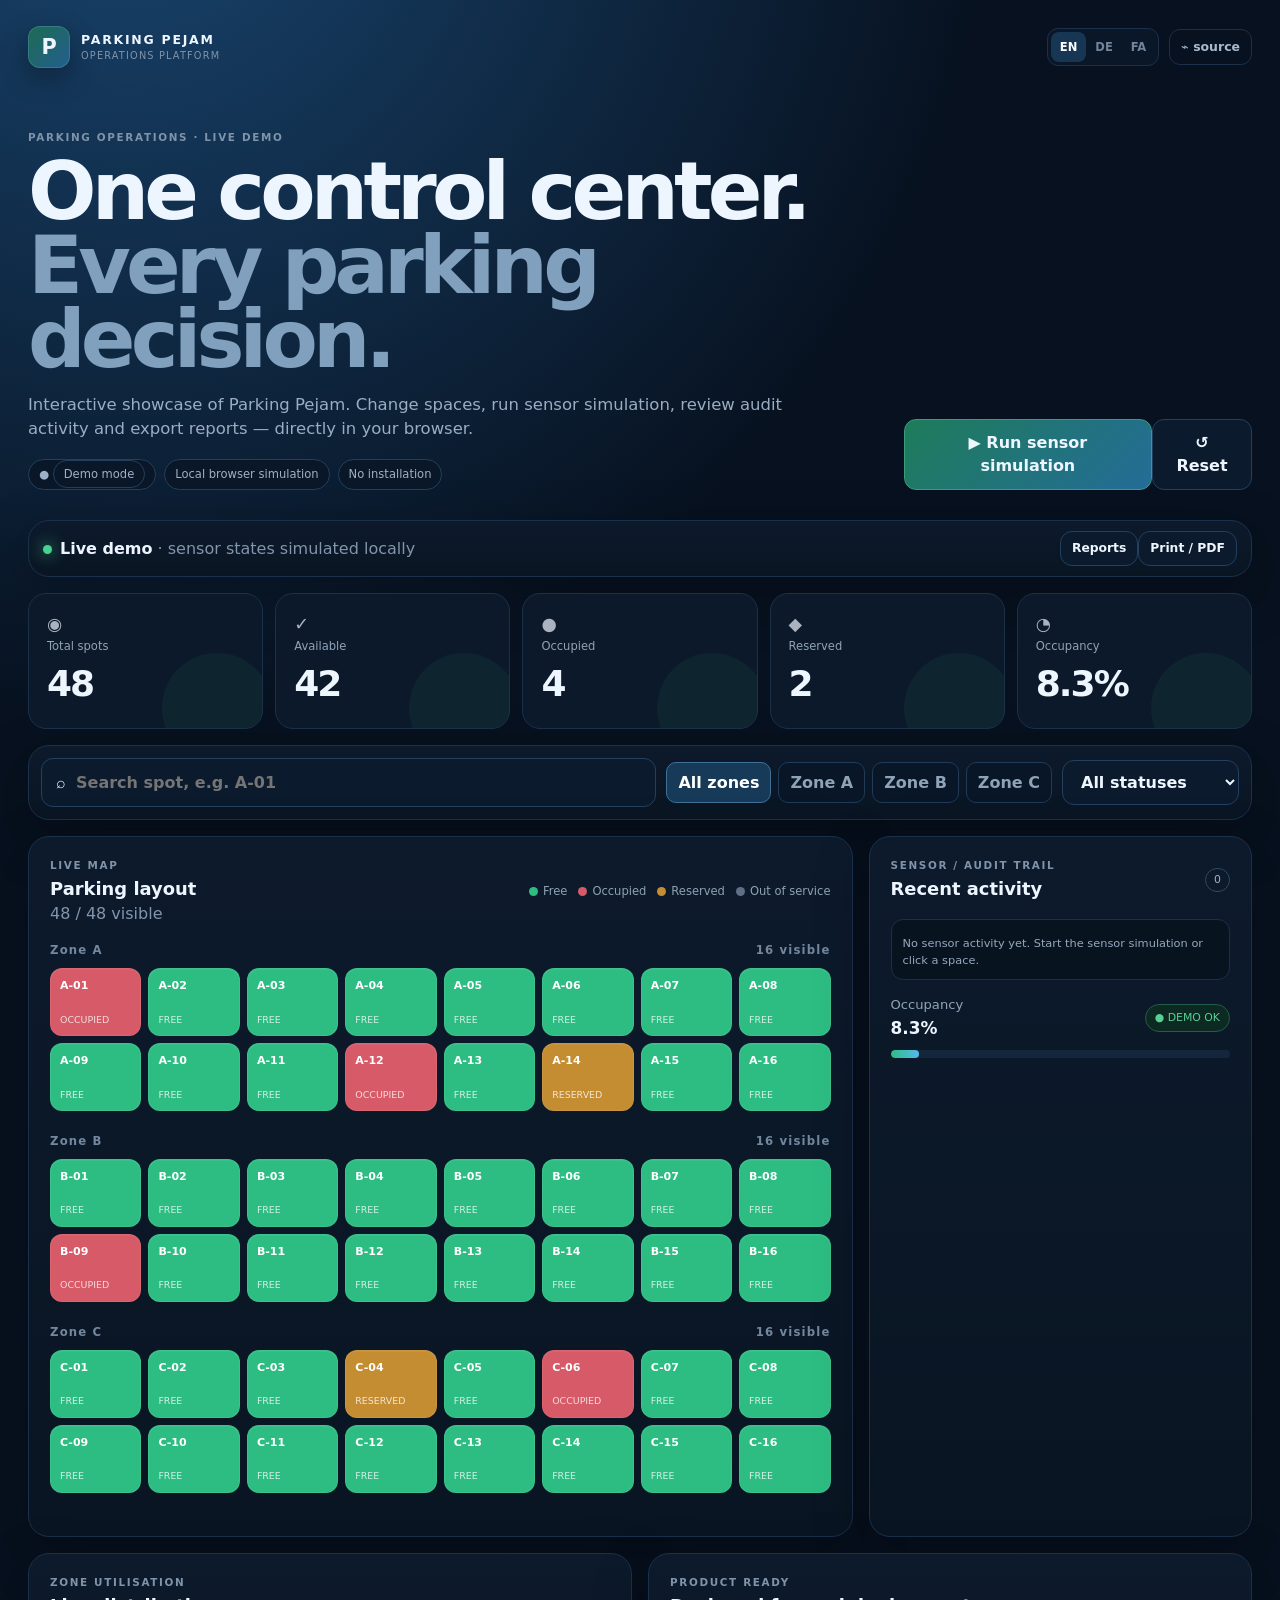
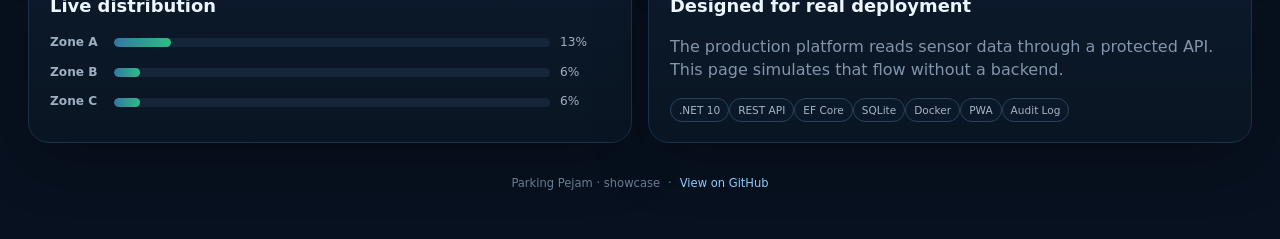
==== docs/index.html @ 64a8149d "Refresh vehicle intelligence demo module cache version" ====
<!doctype html>
<html lang="en" dir="ltr">
<head>
<meta charset="utf-8">
<meta name="viewport" content="width=device-width,initial-scale=1">
<meta name="theme-color" content="#08111f">
<meta name="description" content="Parking Pejam — interactive parking operations showcase">
<title>Parking Pejam · Operations</title>
<link rel="stylesheet" href="./app.css?v=5">
</head>
<body>
<div class="shell">
<header class="topbar">
  <div class="brand"><div class="brand-mark">P</div><div><div class="brand-name">PARKING PEJAM</div><div class="brand-sub" data-i18n="brandSub">OPERATIONS PLATFORM</div></div></div>
  <div class="top-actions"><div class="language-switcher" role="group" aria-label="Language"><button data-lang="en" class="lang active">EN</button><button data-lang="de" class="lang">DE</button><button data-lang="fa" class="lang">FA</button></div><a class="source-link" href="https://github.com/moli1369/parking-pejam" target="_blank" rel="noreferrer"><span>⌁</span> <span data-i18n="source">Source</span></a></div>
</header>
<section class="hero">
  <div class="hero-copy-block"><div class="eyebrow" data-i18n="eyebrow">PARKING OPERATIONS · LIVE DEMO</div><h1 data-i18n="heroTitle">One control center.<br><span>Every parking decision.</span></h1><p class="hero-copy" data-i18n="heroCopy">A polished browser demo of the Parking Pejam platform. Click spaces, run a live simulation, inspect the audit trail and export reports — no installation required.</p><div class="hero-badges"><span>● <span data-i18n="demoMode">Demo mode</span></span><span data-i18n="localOnly">Local browser state</span><span data-i18n="noInstall">No installation</span></div></div>
  <div class="hero-actions"><button id="simulateBtn" class="primary"><span>▶</span> <span data-i18n="runSimulation">Run live simulation</span></button><button id="resetBtn" class="ghost"><span>↺</span> <span data-i18n="reset">Reset</span></button></div>
</section>
<section class="live-strip panel"><div><span class="live-dot"></span><strong data-i18n="liveDemo">Live demo</strong><span class="muted"> · <span data-i18n="simulatedInBrowser">simulated in your browser</span></span></div><div class="strip-actions"><button id="reportBtn" class="ghost small" data-i18n="reports">Reports</button><button id="printBtn" class="ghost small" data-i18n="printPdf">Print / PDF</button></div></section>
<section class="metrics" id="metrics"></section>
<section class="toolbar panel">
  <label class="search-wrap"><span>⌕</span><input id="search" data-i18n-placeholder="searchPlaceholder" placeholder="Search spot, e.g. A-01" autocomplete="off"></label>
  <div id="zoneTabs" class="tabs"></div>
  <select id="statusFilter" aria-label="Status"><option value="all" data-i18n="allStatuses">All statuses</option><option value="Free" data-i18n="free">Free</option><option value="Occupied" data-i18n="occupiedStatus">Occupied</option><option value="Reserved" data-i18n="reservedStatus">Reserved</option><option value="OutOfService" data-i18n="outOfService">Out of service</option></select>
</section>
<main class="main-grid">
<section class="panel map-panel"><div class="panel-head"><div><div class="eyebrow" data-i18n="liveMap">LIVE MAP</div><h2 data-i18n="parkingLayout">Parking layout</h2><div class="muted" id="visibleSummary"></div></div><div class="legend"><span><i class="dot free"></i><span data-i18n="free">Free</span></span><span><i class="dot occupied"></i><span data-i18n="occupiedStatus">Occupied</span></span><span><i class="dot reserved"></i><span data-i18n="reservedStatus">Reserved</span></span><span><i class="dot out"></i><span data-i18n="outOfService">Out of service</span></span></div></div><div id="zones"></div></section>
<aside class="panel side-panel"><div class="panel-head"><div><div class="eyebrow" data-i18n="auditTrail">AUDIT TRAIL</div><h2 data-i18n="recentActivity">Recent activity</h2></div><span class="count-badge" id="eventCount">0</span></div><div id="events" class="events"></div><div class="side-footer"><div><span data-i18n="occupancy">Occupancy</span><strong id="occupancyText">0%</strong></div><span id="healthText" class="health-pill">● OK</span></div><div class="progress"><span id="occupancyBar"></span></div></aside>
</main>
<section class="bottom-grid"><div class="panel mini-panel"><div class="eyebrow" data-i18n="zoneUtilisation">ZONE UTILISATION</div><h3 data-i18n="liveDistribution">Live distribution</h3><div id="zoneBars" class="bars"></div></div><div class="panel mini-panel product-panel"><div class="eyebrow" data-i18n="productReady">PRODUCT READY</div><h3 data-i18n="builtForDeployment">Designed for real deployment</h3><p class="muted" data-i18n="productCopy">The production platform combines ASP.NET Core, EF Core, SQLite, Docker, API endpoints, audit logging and a responsive PWA-ready interface.</p><div class="chips"><span>.NET 10</span><span>REST API</span><span>EF Core</span><span>SQLite</span><span>Docker</span><span>PWA</span><span>Audit Log</span></div></div></section>
<dialog id="reportDialog"><div class="dialog-card"><div class="eyebrow" data-i18n="reportCenter">REPORT CENTER</div><h2 data-i18n="exportAnalysis">Export & analysis</h2><p class="muted" data-i18n="reportCopy">Download the current demo state for Excel/analysis or generate a print-ready PDF report.</p><div class="report-grid"><button id="exportSpots" class="report-btn"><strong>CSV</strong><span data-i18n="spotsReport">Parking spots</span></button><button id="exportEvents" class="report-btn"><strong>CSV</strong><span data-i18n="eventsReport">Audit events</span></button><button id="exportJson" class="report-btn"><strong>JSON</strong><span data-i18n="snapshotReport">Full snapshot</span></button><button id="printFromDialog" class="report-btn"><strong>PDF</strong><span data-i18n="printableReport">Printable report</span></button></div><button id="closeReport" class="ghost full" data-i18n="close">Close</button></div></dialog>

<dialog id="vehicleDialog">
  <div class="vehicle-modal">
    <div class="vehicle-modal-top">
      <div><div class="eyebrow">PARKING INTELLIGENCE</div><h2 id="vehicleTitle">A-01</h2><div id="vehicleSubtitle" class="vehicle-subtitle">Vehicle & occupancy details</div></div>
      <button id="closeVehicle" class="modal-close" aria-label="Close">×</button>
    </div>
    <div class="vehicle-hero">
      <div class="vehicle-avatar">🚗</div>
      <div class="vehicle-hero-main"><div id="vehicleStatus" class="vehicle-status">● Occupied</div><div id="vehicleModel" class="vehicle-model">Mercedes-Benz C-Class</div><div id="vehiclePlate" class="vehicle-plate">N-PE 2026</div></div>
      <div class="vehicle-live"><span class="live-dot"></span><span id="vehicleSensor">Sensor online</span></div>
    </div>
    <div class="vehicle-grid">
      <div class="detail-card"><span>OWNER / DRIVER</span><strong id="vehicleDriver">—</strong><small id="vehicleOperator">Checked in by —</small></div>
      <div class="detail-card"><span>ENTRY TIME</span><strong id="vehicleEntry">—</strong><small id="vehicleDuration">Duration —</small></div>
      <div class="detail-card"><span>VIN / CHASSIS</span><strong id="vehicleVin">—</strong><small>17-character vehicle identifier</small></div>
      <div class="detail-card"><span>CONDITION</span><strong id="vehicleCondition">—</strong><small id="vehicleConditionNote">Vehicle condition</small></div>
    </div>
    <div class="vehicle-section"><div class="vehicle-section-title">VEHICLE PROFILE</div><div class="profile-grid"><div><span>Make</span><strong id="vehicleMake">—</strong></div><div><span>Model</span><strong id="vehicleModel2">—</strong></div><div><span>Year</span><strong id="vehicleYear">—</strong></div><div><span>Color</span><strong id="vehicleColor">—</strong></div><div><span>License plate</span><strong id="vehiclePlate2">—</strong></div><div><span>Parking zone</span><strong id="vehicleZone">—</strong></div></div></div>
    <div class="vehicle-section"><div class="vehicle-section-title">SENSOR TELEMETRY</div><div class="telemetry"><div><span>Sensor ID</span><strong id="vehicleSensorId">—</strong></div><div><span>Last reading</span><strong id="vehicleReading">—</strong></div><div><span>Battery</span><strong id="vehicleBattery">—</strong></div></div></div>
    <div class="vehicle-footer"><span>Demo data — production version reads these fields from the sensor/API layer.</span><button id="closeVehicle2" class="ghost">Close</button></div>
  </div>
</dialog>
<footer><span>Parking Pejam · <span data-i18n="showcase">Product showcase</span></span><span>·</span><a href="https://github.com/moli1369/parking-pejam" target="_blank" rel="noreferrer" data-i18n="viewGithub">View on GitHub</a></span></footer>
</div>
<script src="./app.js?v=4"></script>
<script src="./vehicle-details.js?v=2"></script>
</body>
</html>
---- docs/app.css ----
:root{font-family:Inter,ui-sans-serif,system-ui,-apple-system,BlinkMacSystemFont,"Segoe UI",sans-serif;color:#edf5ff;background:#07111f;font-synthesis:none;line-height:1.45;--bg:#07111f;--panel:#0b1728;--panel2:#0e1d31;--border:#1a304b;--muted:#8195ac;--text:#edf5ff;--accent:#2dbd83;--blue:#4e9fe8;--danger:#d65a67;--gold:#c58d32}*{box-sizing:border-box}html{scroll-behavior:smooth}body{margin:0;min-height:100vh;background:radial-gradient(circle at 10% -8%,#19456f 0,#07111f 38%),radial-gradient(circle at 95% 0,#123429 0,transparent 28%),var(--bg)}button,input,select{font:inherit}.shell{max-width:1480px;margin:auto;padding:26px 28px 48px}.topbar{display:flex;justify-content:space-between;align-items:center;gap:16px}.brand,.top-actions,.language-switcher,.hero-actions,.hero-badges,.live-strip,.strip-actions,.panel-head,.legend,.tabs,.side-footer,footer{display:flex;align-items:center}.brand{gap:11px}.brand-mark{width:42px;height:42px;border-radius:12px;display:grid;place-items:center;font-weight:1000;font-size:1.3rem;background:linear-gradient(135deg,#1d6b51,#235e90);border:1px solid #5bb28e55;box-shadow:0 10px 28px #0005}.brand-name{font-weight:950;letter-spacing:.14em;font-size:.78rem}.brand-sub{font-size:.61rem;letter-spacing:.12em;color:#7e93aa}.top-actions{gap:10px}.language-switcher{padding:3px;border:1px solid var(--border);border-radius:11px;background:#091728}.lang{border:0;background:transparent;color:#71849b;padding:7px 9px;border-radius:8px;font-weight:900;font-size:.72rem;cursor:pointer}.lang.active{background:#173654;color:#fff}.source-link{border:1px solid var(--border);border-radius:11px;padding:8px 11px;color:#a9bad0;text-decoration:none;font-weight:800;font-size:.78rem}.hero{display:flex;justify-content:space-between;align-items:flex-end;gap:28px;padding:62px 0 30px}.eyebrow{font-size:.65rem;letter-spacing:.16em;font-weight:950;color:#7f93aa}.hero h1{margin:9px 0 14px;font-size:clamp(3rem,6.3vw,5.7rem);line-height:.92;letter-spacing:-.06em;max-width:850px}.hero h1 span{color:#80a0bd}.hero-copy{max-width:760px;color:#9aadc2;font-size:1.03rem}.hero-badges{gap:8px;flex-wrap:wrap;margin-top:18px}.hero-badges span{border:1px solid #21405e;border-radius:999px;padding:6px 10px;background:#0a1728;color:#9eb0c5;font-size:.72rem}.primary,.ghost,select,.search-wrap{border:1px solid #23415f;border-radius:12px;background:#0b1a2c;color:#eef6ff;padding:11px 14px;font-weight:850}.primary{cursor:pointer;background:linear-gradient(135deg,#1e7c5a,#246c98);border-color:#3b9b7b}.ghost{cursor:pointer}.primary:hover,.ghost:hover{transform:translateY(-1px);filter:brightness(1.08)}.small{padding:8px 11px;font-size:.77rem}.panel{background:linear-gradient(180deg,#0d1a2c,#091522);border:1px solid var(--border);border-radius:21px;box-shadow:0 18px 55px #0004}.live-strip{justify-content:space-between;gap:12px;padding:10px 14px;margin-bottom:16px}.live-dot{display:inline-block;width:9px;height:9px;border-radius:50%;background:#46d28f;box-shadow:0 0 16px #46d28f;margin-right:8px}.muted{color:var(--muted)}.metrics{display:grid;grid-template-columns:repeat(5,1fr);gap:12px;margin-bottom:16px}.metric{position:relative;padding:18px;border-radius:18px;background:#0c192a;border:1px solid #1b314a;overflow:hidden}.metric:after{content:"";position:absolute;inset:auto -10px -35px auto;width:110px;height:110px;border-radius:50%;background:#2dbd8312}.metric-label{font-size:.72rem;color:#8fa3b9}.metric-value{font-size:2.25rem;font-weight:1000;letter-spacing:-.055em;margin-top:3px}.metric-icon{font-size:1.1rem;opacity:.7}.toolbar{display:flex;gap:10px;align-items:center;flex-wrap:wrap;padding:12px;margin-bottom:16px}.search-wrap{display:flex;align-items:center;gap:8px;flex:1;min-width:230px}.search-wrap input{width:100%;border:0;outline:0;background:transparent;color:#eef6ff}.tabs{gap:7px;flex-wrap:wrap}.tab{border:1px solid #203b57;border-radius:10px;padding:8px 11px;background:#091627;color:#8ea2b8;font-weight:850;cursor:pointer}.tab.active{background:#173a58;color:#fff;border-color:#3f7198}.main-grid{display:grid;grid-template-columns:minmax(0,1.72fr) minmax(320px,.8fr);gap:16px}.map-panel,.side-panel,.mini-panel{padding:21px}.panel-head{justify-content:space-between;gap:12px;margin-bottom:17px}.panel-head h2,.mini-panel h3{margin:3px 0 0;font-size:1.12rem}.legend{gap:11px;flex-wrap:wrap;color:#8fa1b5;font-size:.72rem}.legend span{display:flex;align-items:center;gap:5px}.dot{width:9px;height:9px;border-radius:50%}.free{background:var(--accent)}.occupied{background:var(--danger)}.reserved{background:var(--gold)}.out{background:#5f7086}.zone{margin-bottom:22px}.zone-title{display:flex;justify-content:space-between;gap:12px;font-size:.73rem;letter-spacing:.1em;font-weight:950;color:#73879e;margin-bottom:9px}.spot-grid{display:grid;grid-template-columns:repeat(8,minmax(56px,1fr));gap:7px}.spot{min-height:68px;border:1px solid #ffffff12;border-radius:12px;color:#fff;padding:9px;display:flex;flex-direction:column;justify-content:space-between;align-items:flex-start;cursor:pointer;box-shadow:inset 0 1px #ffffff0d;transition:.14s}.spot:hover{transform:translateY(-3px);filter:brightness(1.12);border-color:#ffffff55}.spot-id{font-size:.69rem;font-weight:950}.spot-status{font-size:.59rem;opacity:.78;text-transform:uppercase}.events{display:flex;flex-direction:column;gap:8px;max-height:610px;overflow:auto}.event{padding:11px;border:1px solid #1a3048;border-radius:12px;background:#081320}.event-top{display:flex;justify-content:space-between;gap:10px}.event-id{font-weight:950;font-size:.79rem}.event-time{font-size:.66rem;color:#6d829b}.event-detail{font-size:.71rem;color:#96a8bd;margin-top:4px}.count-badge{border:1px solid #2b4967;border-radius:999px;padding:3px 8px;font-size:.68rem;color:#9db1c7}.side-footer{justify-content:space-between;margin-top:15px;font-size:.82rem;color:#91a4b8}.side-footer strong{display:block;color:#eef6ff;font-size:1.06rem;margin-top:2px}.health-pill{border:1px solid #235c49;color:#57cf95;background:#0c2a21;border-radius:999px;padding:5px 9px;font-size:.68rem}.progress{height:8px;background:#14263b;border-radius:999px;overflow:hidden;margin-top:9px}.progress span{display:block;height:100%;background:linear-gradient(90deg,#2dbd83,#55b8ef);border-radius:inherit;transition:width .25s}.bottom-grid{display:grid;grid-template-columns:1fr 1fr;gap:16px;margin-top:16px}.bars{display:grid;gap:12px;margin-top:15px}.bar-row{display:grid;grid-template-columns:54px 1fr 50px;gap:10px;align-items:center;font-size:.76rem;color:#9cafc3}.bar-track{height:9px;border-radius:999px;background:#15263a;overflow:hidden}.bar-track span{display:block;height:100%;background:linear-gradient(90deg,#3277a4,#2dbd83);border-radius:inherit}.chips{gap:7px;flex-wrap:wrap;margin-top:14px}.chips span{font-size:.66rem;border:1px solid #29425c;border-radius:999px;padding:5px 8px;color:#a3b5c8;background:#0b1829}.dialog-card{width:min(92vw,620px);border:1px solid #29445f;background:#0b1727;color:#edf5ff;border-radius:20px;padding:24px;box-shadow:0 30px 80px #0008}.dialog-card h2{margin:5px 0}.dialog-card p{margin-top:5px}.report-grid{display:grid;grid-template-columns:1fr 1fr;gap:10px;margin:18px 0}.report-btn{border:1px solid #274661;background:#0d1e31;color:#edf5ff;border-radius:13px;padding:15px;text-align:left;cursor:pointer}.report-btn:hover{border-color:#4c83a9;transform:translateY(-1px)}.report-btn strong{display:block;font-size:.72rem;color:#7dc3ef;letter-spacing:.1em}.report-btn span{display:block;margin-top:4px;font-weight:900}.full{width:100%;text-align:center}dialog{border:0;padding:0;background:transparent}dialog::backdrop{background:#02060bcc;backdrop-filter:blur(6px)}footer{justify-content:center;gap:8px;color:#667c95;font-size:.72rem;margin-top:28px;padding-top:4px}a{color:#8bc9ff;text-decoration:none}a:hover{text-decoration:underline}[dir=rtl] body{text-align:right}[dir=rtl] .hero,[dir=rtl] .topbar,[dir=rtl] .live-strip{flex-direction:row-reverse}[dir=rtl] .hero-actions,[dir=rtl] .top-actions,[dir=rtl] .strip-actions{flex-direction:row-reverse}[dir=rtl] .search-wrap{flex-direction:row-reverse}[dir=rtl] .zone-title,[dir=rtl] .event-top,[dir=rtl] .panel-head{direction:rtl}[dir=rtl] .spot{align-items:flex-end}@media(max-width:1080px){.metrics{grid-template-columns:repeat(3,1fr)}.main-grid{grid-template-columns:1fr}}@media(max-width:680px){.shell{padding:18px 13px 36px}.hero{align-items:flex-start;flex-direction:column;padding-top:40px}.hero-actions{width:100%}.hero-actions button{flex:1}.metrics{grid-template-columns:repeat(2,1fr)}.spot-grid{grid-template-columns:repeat(4,1fr)}.live-strip{align-items:flex-start;flex-direction:column}.strip-actions{width:100%}.strip-actions button{flex:1}.toolbar{align-items:stretch}.tabs{order:3}.bottom-grid{grid-template-columns:1fr}.top-actions{flex-wrap:wrap}.report-grid{grid-template-columns:1fr}}
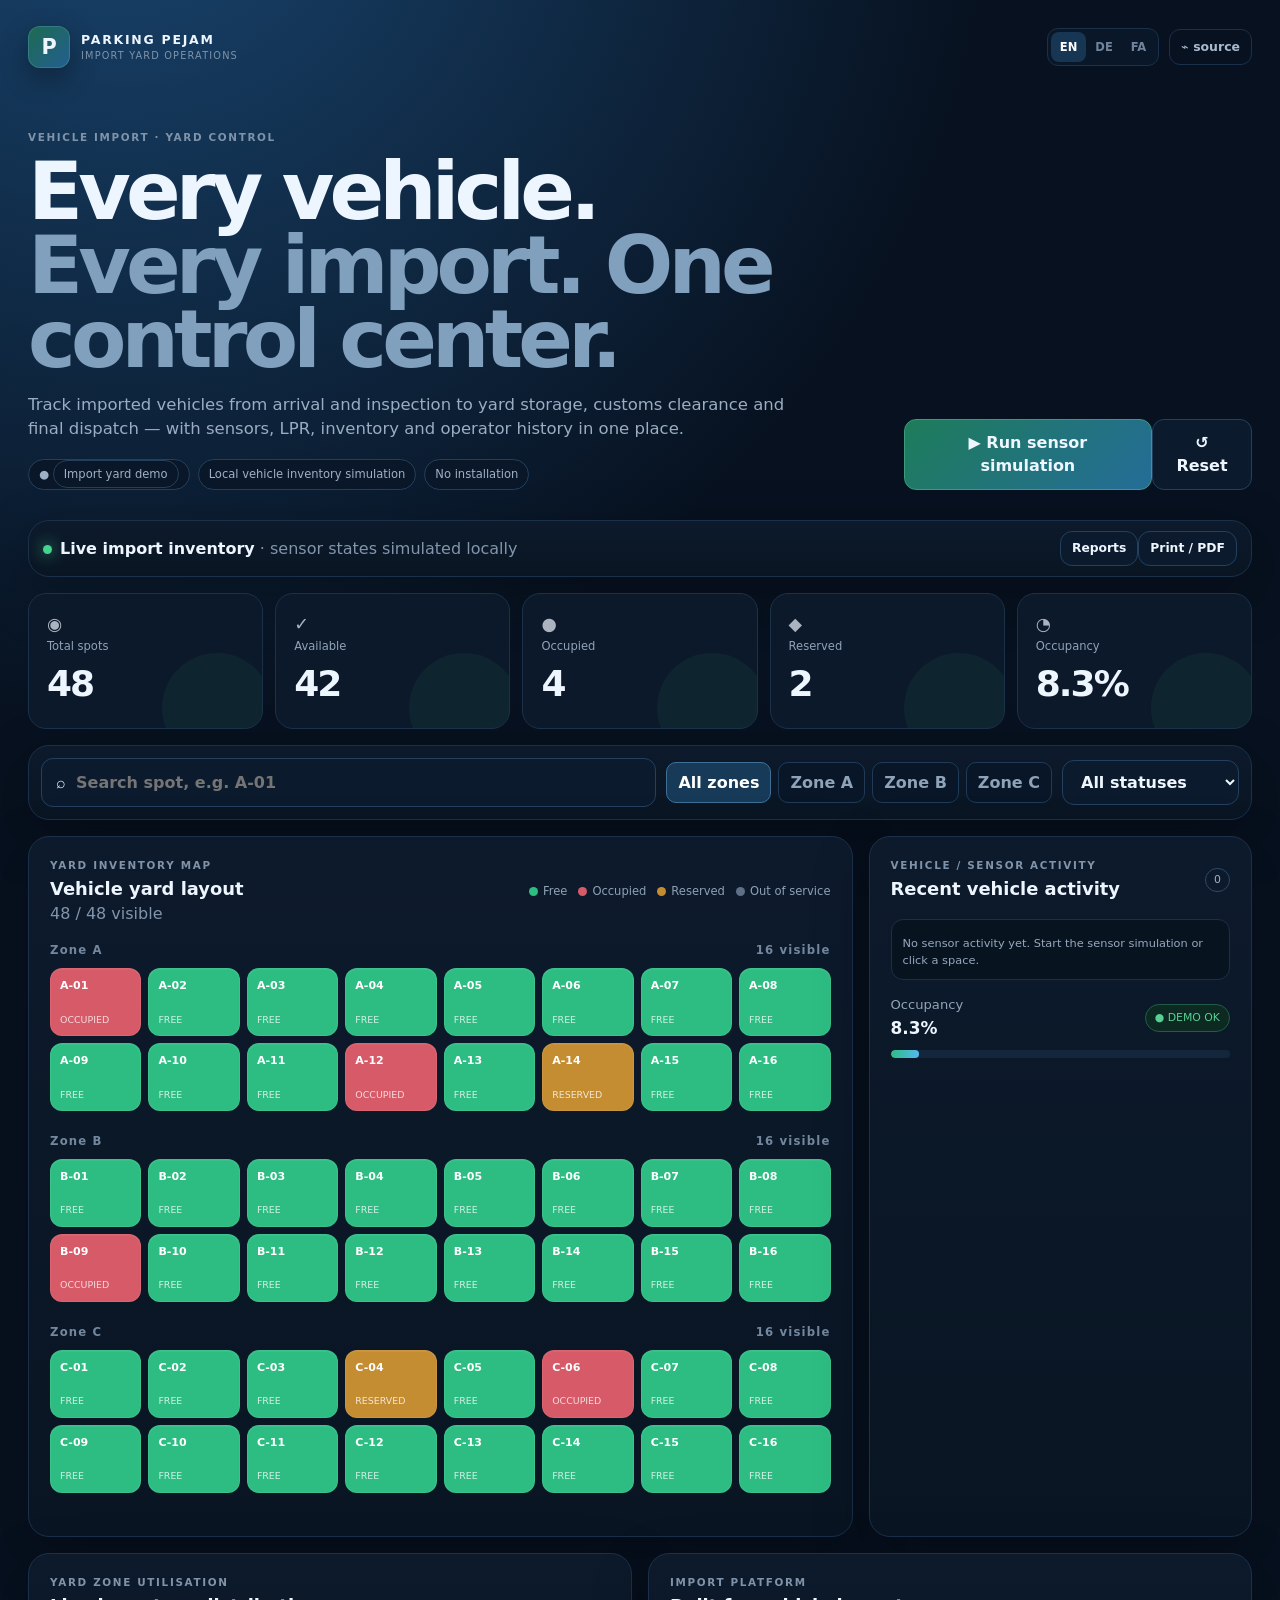
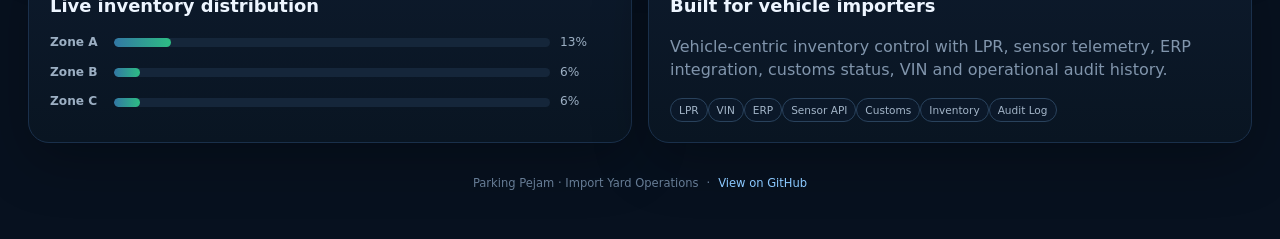
==== commit 89001802: "Refocus demo on imported vehicle yard operations" ====
--- a/docs/index.html
+++ b/docs/index.html
@@ -4,59 +4,59 @@
 <meta charset="utf-8">
 <meta name="viewport" content="width=device-width,initial-scale=1">
 <meta name="theme-color" content="#08111f">
-<meta name="description" content="Parking Pejam — interactive parking operations showcase">
-<title>Parking Pejam · Operations</title>
-<link rel="stylesheet" href="./app.css?v=5">
+<meta name="description" content="Parking Pejam — interactive vehicle import yard operations showcase">
+<title>Parking Pejam · Import Yard Operations</title>
+<link rel="stylesheet" href="./app.css?v=6">
 </head>
 <body>
 <div class="shell">
 <header class="topbar">
-  <div class="brand"><div class="brand-mark">P</div><div><div class="brand-name">PARKING PEJAM</div><div class="brand-sub" data-i18n="brandSub">OPERATIONS PLATFORM</div></div></div>
+  <div class="brand"><div class="brand-mark">P</div><div><div class="brand-name">PARKING PEJAM</div><div class="brand-sub" data-i18n="brandSub">IMPORT YARD OPERATIONS</div></div></div>
   <div class="top-actions"><div class="language-switcher" role="group" aria-label="Language"><button data-lang="en" class="lang active">EN</button><button data-lang="de" class="lang">DE</button><button data-lang="fa" class="lang">FA</button></div><a class="source-link" href="https://github.com/moli1369/parking-pejam" target="_blank" rel="noreferrer"><span>⌁</span> <span data-i18n="source">Source</span></a></div>
 </header>
 <section class="hero">
-  <div class="hero-copy-block"><div class="eyebrow" data-i18n="eyebrow">PARKING OPERATIONS · LIVE DEMO</div><h1 data-i18n="heroTitle">One control center.<br><span>Every parking decision.</span></h1><p class="hero-copy" data-i18n="heroCopy">A polished browser demo of the Parking Pejam platform. Click spaces, run a live simulation, inspect the audit trail and export reports — no installation required.</p><div class="hero-badges"><span>● <span data-i18n="demoMode">Demo mode</span></span><span data-i18n="localOnly">Local browser state</span><span data-i18n="noInstall">No installation</span></div></div>
-  <div class="hero-actions"><button id="simulateBtn" class="primary"><span>▶</span> <span data-i18n="runSimulation">Run live simulation</span></button><button id="resetBtn" class="ghost"><span>↺</span> <span data-i18n="reset">Reset</span></button></div>
+  <div class="hero-copy-block"><div class="eyebrow" data-i18n="eyebrow">VEHICLE IMPORT · YARD CONTROL</div><h1 data-i18n="heroTitle">Every vehicle.<br><span>Every import. One control center.</span></h1><p class="hero-copy" data-i18n="heroCopy">Track imported vehicles from arrival and inspection to yard storage, customs clearance and final dispatch — with sensors, LPR, inventory and operator history in one place.</p><div class="hero-badges"><span>● <span data-i18n="demoMode">Import yard demo</span></span><span data-i18n="localOnly">Local vehicle inventory simulation</span><span data-i18n="noInstall">No installation</span></div></div>
+  <div class="hero-actions"><button id="simulateBtn" class="primary"><span>▶</span> <span data-i18n="runSimulation">Run sensor simulation</span></button><button id="resetBtn" class="ghost"><span>↺</span> <span data-i18n="reset">Reset</span></button></div>
 </section>
-<section class="live-strip panel"><div><span class="live-dot"></span><strong data-i18n="liveDemo">Live demo</strong><span class="muted"> · <span data-i18n="simulatedInBrowser">simulated in your browser</span></span></div><div class="strip-actions"><button id="reportBtn" class="ghost small" data-i18n="reports">Reports</button><button id="printBtn" class="ghost small" data-i18n="printPdf">Print / PDF</button></div></section>
+<section class="live-strip panel"><div><span class="live-dot"></span><strong data-i18n="liveDemo">Live import inventory</strong><span class="muted"> · <span data-i18n="simulatedInBrowser">sensor states simulated locally</span></span></div><div class="strip-actions"><button id="reportBtn" class="ghost small" data-i18n="reports">Reports</button><button id="printBtn" class="ghost small" data-i18n="printPdf">Print / PDF</button></div></section>
 <section class="metrics" id="metrics"></section>
 <section class="toolbar panel">
-  <label class="search-wrap"><span>⌕</span><input id="search" data-i18n-placeholder="searchPlaceholder" placeholder="Search spot, e.g. A-01" autocomplete="off"></label>
+  <label class="search-wrap"><span>⌕</span><input id="search" data-i18n-placeholder="searchPlaceholder" placeholder="Search vehicle, VIN or yard slot" autocomplete="off"></label>
   <div id="zoneTabs" class="tabs"></div>
-  <select id="statusFilter" aria-label="Status"><option value="all" data-i18n="allStatuses">All statuses</option><option value="Free" data-i18n="free">Free</option><option value="Occupied" data-i18n="occupiedStatus">Occupied</option><option value="Reserved" data-i18n="reservedStatus">Reserved</option><option value="OutOfService" data-i18n="outOfService">Out of service</option></select>
+  <select id="statusFilter" aria-label="Status"><option value="all" data-i18n="allStatuses">All statuses</option><option value="Free" data-i18n="free">Available</option><option value="Occupied" data-i18n="occupiedStatus">Vehicle stored</option><option value="Reserved" data-i18n="reservedStatus">Reserved</option><option value="OutOfService" data-i18n="outOfService">Out of service</option></select>
 </section>
 <main class="main-grid">
-<section class="panel map-panel"><div class="panel-head"><div><div class="eyebrow" data-i18n="liveMap">LIVE MAP</div><h2 data-i18n="parkingLayout">Parking layout</h2><div class="muted" id="visibleSummary"></div></div><div class="legend"><span><i class="dot free"></i><span data-i18n="free">Free</span></span><span><i class="dot occupied"></i><span data-i18n="occupiedStatus">Occupied</span></span><span><i class="dot reserved"></i><span data-i18n="reservedStatus">Reserved</span></span><span><i class="dot out"></i><span data-i18n="outOfService">Out of service</span></span></div></div><div id="zones"></div></section>
-<aside class="panel side-panel"><div class="panel-head"><div><div class="eyebrow" data-i18n="auditTrail">AUDIT TRAIL</div><h2 data-i18n="recentActivity">Recent activity</h2></div><span class="count-badge" id="eventCount">0</span></div><div id="events" class="events"></div><div class="side-footer"><div><span data-i18n="occupancy">Occupancy</span><strong id="occupancyText">0%</strong></div><span id="healthText" class="health-pill">● OK</span></div><div class="progress"><span id="occupancyBar"></span></div></aside>
+<section class="panel map-panel"><div class="panel-head"><div><div class="eyebrow" data-i18n="liveMap">YARD INVENTORY MAP</div><h2 data-i18n="parkingLayout">Vehicle yard layout</h2><div class="muted" id="visibleSummary"></div></div><div class="legend"><span><i class="dot free"></i><span data-i18n="free">Available</span></span><span><i class="dot occupied"></i><span data-i18n="occupiedStatus">Vehicle stored</span></span><span><i class="dot reserved"></i><span data-i18n="reservedStatus">Reserved</span></span><span><i class="dot out"></i><span data-i18n="outOfService">Out of service</span></span></div></div><div id="zones"></div></section>
+<aside class="panel side-panel"><div class="panel-head"><div><div class="eyebrow" data-i18n="auditTrail">VEHICLE / SENSOR ACTIVITY</div><h2 data-i18n="recentActivity">Recent vehicle activity</h2></div><span class="count-badge" id="eventCount">0</span></div><div id="events" class="events"></div><div class="side-footer"><div><span data-i18n="occupancy">Occupancy</span><strong id="occupancyText">0%</strong></div><span id="healthText" class="health-pill">● OK</span></div><div class="progress"><span id="occupancyBar"></span></div></aside>
 </main>
-<section class="bottom-grid"><div class="panel mini-panel"><div class="eyebrow" data-i18n="zoneUtilisation">ZONE UTILISATION</div><h3 data-i18n="liveDistribution">Live distribution</h3><div id="zoneBars" class="bars"></div></div><div class="panel mini-panel product-panel"><div class="eyebrow" data-i18n="productReady">PRODUCT READY</div><h3 data-i18n="builtForDeployment">Designed for real deployment</h3><p class="muted" data-i18n="productCopy">The production platform combines ASP.NET Core, EF Core, SQLite, Docker, API endpoints, audit logging and a responsive PWA-ready interface.</p><div class="chips"><span>.NET 10</span><span>REST API</span><span>EF Core</span><span>SQLite</span><span>Docker</span><span>PWA</span><span>Audit Log</span></div></div></section>
-<dialog id="reportDialog"><div class="dialog-card"><div class="eyebrow" data-i18n="reportCenter">REPORT CENTER</div><h2 data-i18n="exportAnalysis">Export & analysis</h2><p class="muted" data-i18n="reportCopy">Download the current demo state for Excel/analysis or generate a print-ready PDF report.</p><div class="report-grid"><button id="exportSpots" class="report-btn"><strong>CSV</strong><span data-i18n="spotsReport">Parking spots</span></button><button id="exportEvents" class="report-btn"><strong>CSV</strong><span data-i18n="eventsReport">Audit events</span></button><button id="exportJson" class="report-btn"><strong>JSON</strong><span data-i18n="snapshotReport">Full snapshot</span></button><button id="printFromDialog" class="report-btn"><strong>PDF</strong><span data-i18n="printableReport">Printable report</span></button></div><button id="closeReport" class="ghost full" data-i18n="close">Close</button></div></dialog>
-
+<section class="bottom-grid"><div class="panel mini-panel"><div class="eyebrow" data-i18n="zoneUtilisation">YARD ZONE UTILISATION</div><h3 data-i18n="liveDistribution">Live inventory distribution</h3><div id="zoneBars" class="bars"></div></div><div class="panel mini-panel product-panel"><div class="eyebrow" data-i18n="productReady">IMPORT PLATFORM</div><h3 data-i18n="builtForDeployment">Built for vehicle importers</h3><p class="muted" data-i18n="productCopy">Vehicle-centric inventory control with LPR, sensor telemetry, ERP integration, customs status, VIN and operational audit history.</p><div class="chips"><span>LPR</span><span>VIN</span><span>ERP</span><span>Sensor API</span><span>Customs</span><span>Inventory</span><span>Audit Log</span></div></div></section>
+<dialog id="reportDialog"><div class="dialog-card"><div class="eyebrow" data-i18n="reportCenter">REPORT CENTER</div><h2 data-i18n="exportAnalysis">Export & analysis</h2><p class="muted" data-i18n="reportCopy">Download the current demo state for Excel/analysis or generate a print-ready PDF report.</p><div class="report-grid"><button id="exportSpots" class="report-btn"><strong>CSV</strong><span data-i18n="spotsReport">Vehicle inventory</span></button><button id="exportEvents" class="report-btn"><strong>CSV</strong><span data-i18n="eventsReport">Sensor / audit events</span></button><button id="exportJson" class="report-btn"><strong>JSON</strong><span data-i18n="snapshotReport">Full inventory snapshot</span></button><button id="printFromDialog" class="report-btn"><strong>PDF</strong><span data-i18n="printableReport">Printable report</span></button></div><button id="closeReport" class="ghost full" data-i18n="close">Close</button></div></dialog>
 <dialog id="vehicleDialog">
   <div class="vehicle-modal">
     <div class="vehicle-modal-top">
-      <div><div class="eyebrow">PARKING INTELLIGENCE</div><h2 id="vehicleTitle">A-01</h2><div id="vehicleSubtitle" class="vehicle-subtitle">Vehicle & occupancy details</div></div>
+      <div><div class="eyebrow">IMPORT YARD INTELLIGENCE</div><h2 id="vehicleTitle">A-01</h2><div id="vehicleSubtitle" class="vehicle-subtitle">Imported vehicle & inventory details</div></div>
       <button id="closeVehicle" class="modal-close" aria-label="Close">×</button>
     </div>
     <div class="vehicle-hero">
       <div class="vehicle-avatar">🚗</div>
-      <div class="vehicle-hero-main"><div id="vehicleStatus" class="vehicle-status">● Occupied</div><div id="vehicleModel" class="vehicle-model">Mercedes-Benz C-Class</div><div id="vehiclePlate" class="vehicle-plate">N-PE 2026</div></div>
+      <div class="vehicle-hero-main"><div id="vehicleStatus" class="vehicle-status">● Vehicle stored</div><div id="vehicleModel" class="vehicle-model">Mercedes-Benz C-Class</div><div id="vehiclePlate" class="vehicle-plate">N-PE 2026</div></div>
       <div class="vehicle-live"><span class="live-dot"></span><span id="vehicleSensor">Sensor online</span></div>
     </div>
     <div class="vehicle-grid">
-      <div class="detail-card"><span>OWNER / DRIVER</span><strong id="vehicleDriver">—</strong><small id="vehicleOperator">Checked in by —</small></div>
-      <div class="detail-card"><span>ENTRY TIME</span><strong id="vehicleEntry">—</strong><small id="vehicleDuration">Duration —</small></div>
-      <div class="detail-card"><span>VIN / CHASSIS</span><strong id="vehicleVin">—</strong><small>17-character vehicle identifier</small></div>
-      <div class="detail-card"><span>CONDITION</span><strong id="vehicleCondition">—</strong><small id="vehicleConditionNote">Vehicle condition</small></div>
+      <div class="detail-card"><span data-i18n="owner">OWNER / DRIVER</span><strong id="vehicleDriver">—</strong><small id="vehicleOperator">Received by —</small></div>
+      <div class="detail-card"><span data-i18n="entry">YARD RECEIVED</span><strong id="vehicleEntry">—</strong><small id="vehicleDuration">Duration —</small></div>
+      <div class="detail-card"><span data-i18n="vin">VIN / CHASSIS</span><strong id="vehicleVin">—</strong><small>17-character vehicle identifier</small></div>
+      <div class="detail-card"><span data-i18n="condition">CONDITION</span><strong id="vehicleCondition">—</strong><small id="vehicleConditionNote">Vehicle condition</small></div>
     </div>
-    <div class="vehicle-section"><div class="vehicle-section-title">VEHICLE PROFILE</div><div class="profile-grid"><div><span>Make</span><strong id="vehicleMake">—</strong></div><div><span>Model</span><strong id="vehicleModel2">—</strong></div><div><span>Year</span><strong id="vehicleYear">—</strong></div><div><span>Color</span><strong id="vehicleColor">—</strong></div><div><span>License plate</span><strong id="vehiclePlate2">—</strong></div><div><span>Parking zone</span><strong id="vehicleZone">—</strong></div></div></div>
-    <div class="vehicle-section"><div class="vehicle-section-title">SENSOR TELEMETRY</div><div class="telemetry"><div><span>Sensor ID</span><strong id="vehicleSensorId">—</strong></div><div><span>Last reading</span><strong id="vehicleReading">—</strong></div><div><span>Battery</span><strong id="vehicleBattery">—</strong></div></div></div>
-    <div class="vehicle-footer"><span>Demo data — production version reads these fields from the sensor/API layer.</span><button id="closeVehicle2" class="ghost">Close</button></div>
+    <div class="vehicle-section"><div class="vehicle-section-title" data-i18n="profile">VEHICLE PROFILE</div><div class="profile-grid"><div><span data-i18n="make">Make</span><strong id="vehicleMake">—</strong></div><div><span data-i18n="model">Model</span><strong id="vehicleModel2">—</strong></div><div><span data-i18n="year">Year</span><strong id="vehicleYear">—</strong></div><div><span data-i18n="color">Color</span><strong id="vehicleColor">—</strong></div><div><span data-i18n="plate">License plate</span><strong id="vehiclePlate2">—</strong></div><div><span data-i18n="zone">Yard location</span><strong id="vehicleZone">—</strong></div></div></div>
+    <div class="vehicle-section"><div class="vehicle-section-title" data-i18n="telemetry">SENSOR TELEMETRY</div><div class="telemetry"><div><span data-i18n="sensorId">Sensor ID</span><strong id="vehicleSensorId">—</strong></div><div><span data-i18n="reading">Last reading</span><strong id="vehicleReading">—</strong></div><div><span data-i18n="battery">Battery</span><strong id="vehicleBattery">—</strong></div></div></div>
+    <div class="vehicle-footer"><span>Demo inventory data</span><button id="closeVehicle2" class="ghost" data-i18n="close">Close</button></div>
   </div>
 </dialog>
-<footer><span>Parking Pejam · <span data-i18n="showcase">Product showcase</span></span><span>·</span><a href="https://github.com/moli1369/parking-pejam" target="_blank" rel="noreferrer" data-i18n="viewGithub">View on GitHub</a></span></footer>
+<footer><span>Parking Pejam · Import Yard Operations</span><span>·</span><a href="https://github.com/moli1369/parking-pejam" target="_blank" rel="noreferrer" data-i18n="viewGithub">View on GitHub</a></footer>
 </div>
 <script src="./app.js?v=4"></script>
-<script src="./vehicle-details.js?v=2"></script>
+<script src="./vehicle-details-v3.js?v=1"></script>
+<script src="./import-branding.js?v=1"></script>
 </body>
 </html>
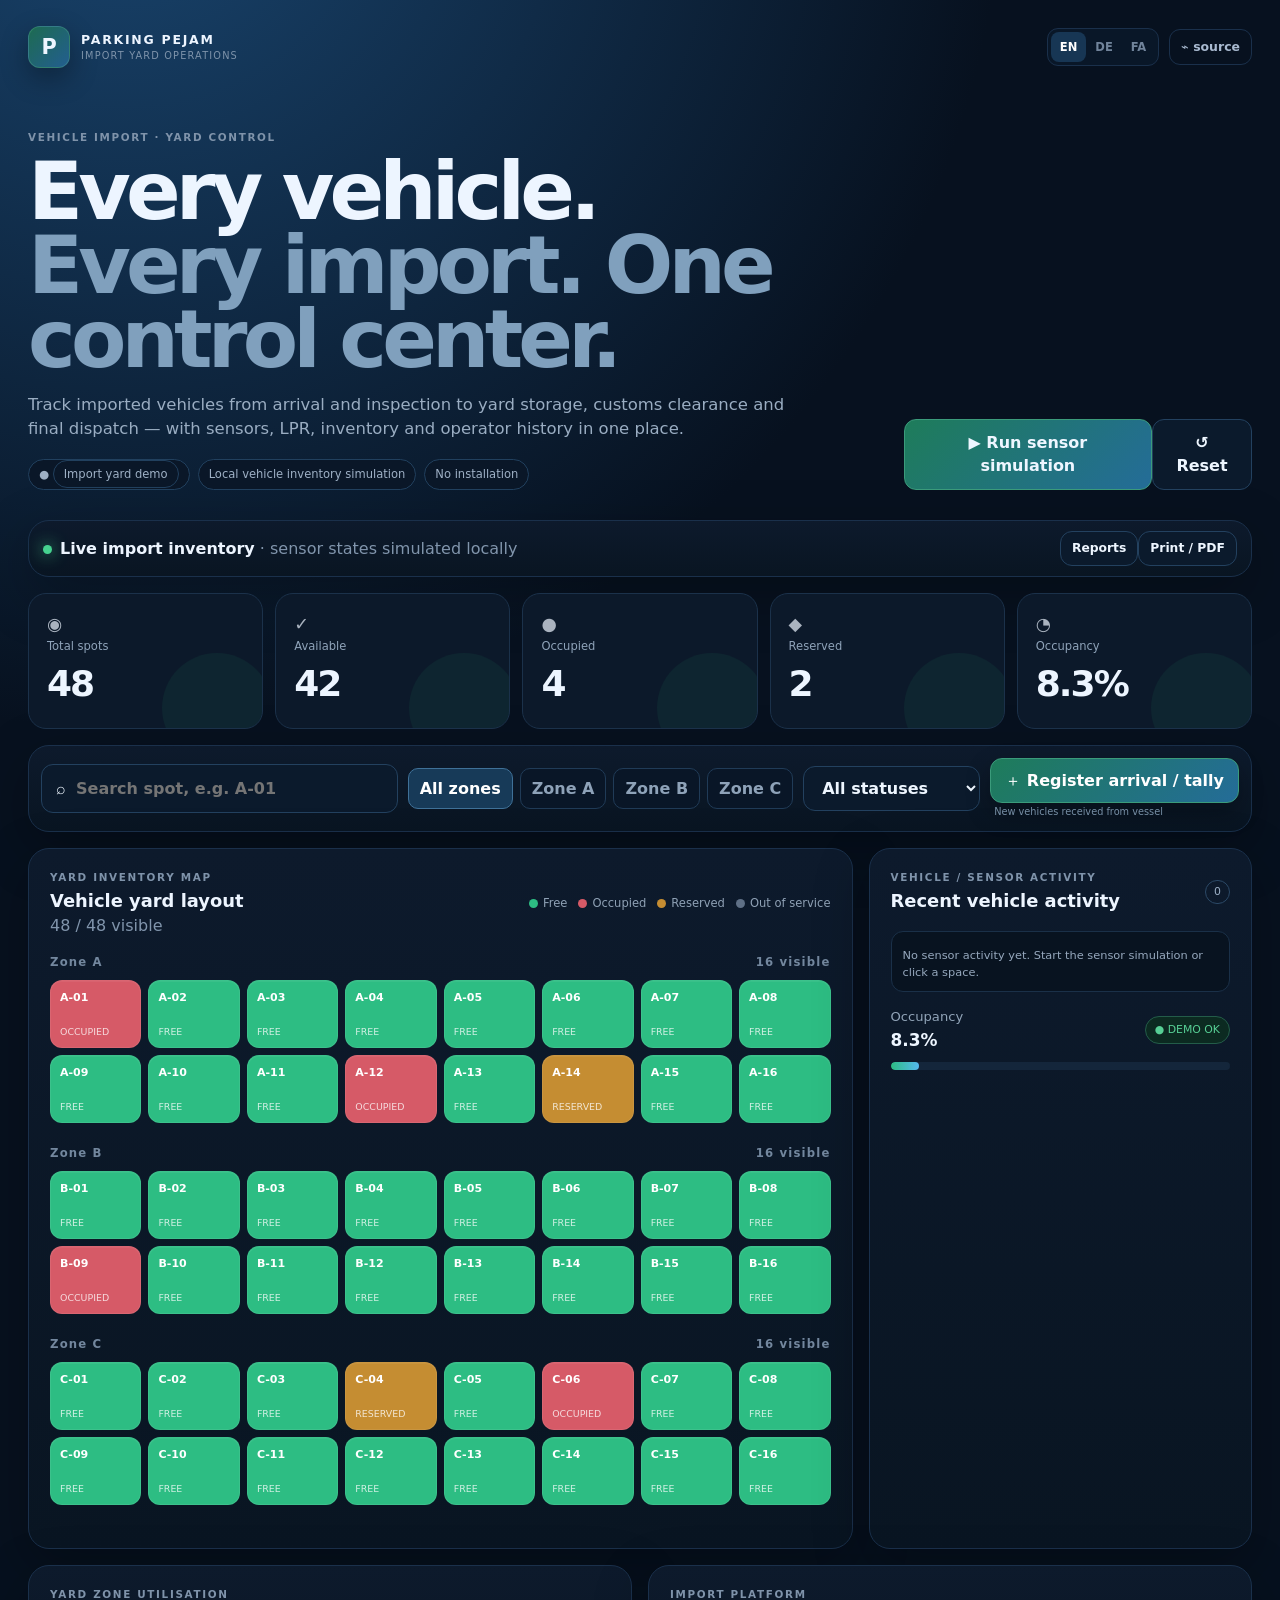
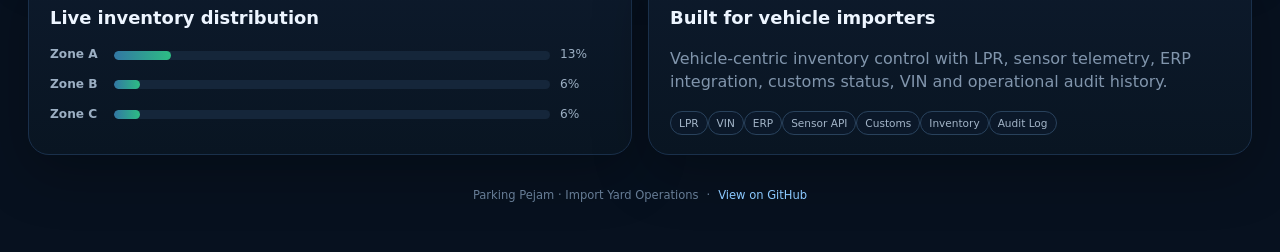
==== commit 7031d58b: "Add vehicle arrival intake workflow to demo" ====
--- a/docs/index.html
+++ b/docs/index.html
@@ -7,6 +7,7 @@
 <meta name="description" content="Parking Pejam — interactive vehicle import yard operations showcase">
 <title>Parking Pejam · Import Yard Operations</title>
 <link rel="stylesheet" href="./app.css?v=6">
+<link rel="stylesheet" href="./arrival-form.css?v=1">
 </head>
 <body>
 <div class="shell">
@@ -33,30 +34,21 @@
 <dialog id="reportDialog"><div class="dialog-card"><div class="eyebrow" data-i18n="reportCenter">REPORT CENTER</div><h2 data-i18n="exportAnalysis">Export & analysis</h2><p class="muted" data-i18n="reportCopy">Download the current demo state for Excel/analysis or generate a print-ready PDF report.</p><div class="report-grid"><button id="exportSpots" class="report-btn"><strong>CSV</strong><span data-i18n="spotsReport">Vehicle inventory</span></button><button id="exportEvents" class="report-btn"><strong>CSV</strong><span data-i18n="eventsReport">Sensor / audit events</span></button><button id="exportJson" class="report-btn"><strong>JSON</strong><span data-i18n="snapshotReport">Full inventory snapshot</span></button><button id="printFromDialog" class="report-btn"><strong>PDF</strong><span data-i18n="printableReport">Printable report</span></button></div><button id="closeReport" class="ghost full" data-i18n="close">Close</button></div></dialog>
 <dialog id="vehicleDialog">
   <div class="vehicle-modal">
-    <div class="vehicle-modal-top">
-      <div><div class="eyebrow">IMPORT YARD INTELLIGENCE</div><h2 id="vehicleTitle">A-01</h2><div id="vehicleSubtitle" class="vehicle-subtitle">Imported vehicle & inventory details</div></div>
-      <button id="closeVehicle" class="modal-close" aria-label="Close">×</button>
-    </div>
-    <div class="vehicle-hero">
-      <div class="vehicle-avatar">🚗</div>
-      <div class="vehicle-hero-main"><div id="vehicleStatus" class="vehicle-status">● Vehicle stored</div><div id="vehicleModel" class="vehicle-model">Mercedes-Benz C-Class</div><div id="vehiclePlate" class="vehicle-plate">N-PE 2026</div></div>
-      <div class="vehicle-live"><span class="live-dot"></span><span id="vehicleSensor">Sensor online</span></div>
-    </div>
-    <div class="vehicle-grid">
-      <div class="detail-card"><span data-i18n="owner">OWNER / DRIVER</span><strong id="vehicleDriver">—</strong><small id="vehicleOperator">Received by —</small></div>
-      <div class="detail-card"><span data-i18n="entry">YARD RECEIVED</span><strong id="vehicleEntry">—</strong><small id="vehicleDuration">Duration —</small></div>
-      <div class="detail-card"><span data-i18n="vin">VIN / CHASSIS</span><strong id="vehicleVin">—</strong><small>17-character vehicle identifier</small></div>
-      <div class="detail-card"><span data-i18n="condition">CONDITION</span><strong id="vehicleCondition">—</strong><small id="vehicleConditionNote">Vehicle condition</small></div>
-    </div>
+    <div class="vehicle-modal-top"><div><div class="eyebrow">IMPORT YARD INTELLIGENCE</div><h2 id="vehicleTitle">A-01</h2><div id="vehicleSubtitle" class="vehicle-subtitle">Imported vehicle & inventory details</div></div><button id="closeVehicle" class="modal-close" aria-label="Close">×</button></div>
+    <div class="vehicle-hero"><div class="vehicle-avatar">🚗</div><div class="vehicle-hero-main"><div id="vehicleStatus" class="vehicle-status">● Vehicle stored</div><div id="vehicleModel" class="vehicle-model">Mercedes-Benz C-Class</div><div id="vehiclePlate" class="vehicle-plate">N-PE 2026</div></div><div class="vehicle-live"><span class="live-dot"></span><span id="vehicleSensor">Sensor online</span></div></div>
+    <div class="vehicle-grid"><div class="detail-card"><span data-i18n="owner">OWNER / DRIVER</span><strong id="vehicleDriver">—</strong><small id="vehicleOperator">Received by —</small></div><div class="detail-card"><span data-i18n="entry">YARD RECEIVED</span><strong id="vehicleEntry">—</strong><small id="vehicleDuration">Duration —</small></div><div class="detail-card"><span data-i18n="vin">VIN / CHASSIS</span><strong id="vehicleVin">—</strong><small>17-character vehicle identifier</small></div><div class="detail-card"><span data-i18n="condition">CONDITION</span><strong id="vehicleCondition">—</strong><small id="vehicleConditionNote">Vehicle condition</small></div></div>
     <div class="vehicle-section"><div class="vehicle-section-title" data-i18n="profile">VEHICLE PROFILE</div><div class="profile-grid"><div><span data-i18n="make">Make</span><strong id="vehicleMake">—</strong></div><div><span data-i18n="model">Model</span><strong id="vehicleModel2">—</strong></div><div><span data-i18n="year">Year</span><strong id="vehicleYear">—</strong></div><div><span data-i18n="color">Color</span><strong id="vehicleColor">—</strong></div><div><span data-i18n="plate">License plate</span><strong id="vehiclePlate2">—</strong></div><div><span data-i18n="zone">Yard location</span><strong id="vehicleZone">—</strong></div></div></div>
     <div class="vehicle-section"><div class="vehicle-section-title" data-i18n="telemetry">SENSOR TELEMETRY</div><div class="telemetry"><div><span data-i18n="sensorId">Sensor ID</span><strong id="vehicleSensorId">—</strong></div><div><span data-i18n="reading">Last reading</span><strong id="vehicleReading">—</strong></div><div><span data-i18n="battery">Battery</span><strong id="vehicleBattery">—</strong></div></div></div>
     <div class="vehicle-footer"><span>Demo inventory data</span><button id="closeVehicle2" class="ghost" data-i18n="close">Close</button></div>
   </div>
 </dialog>
-<footer><span>Parking Pejam · Import Yard Operations</span><span>·</span><a href="https://github.com/moli1369/parking-pejam" target="_blank" rel="noreferrer" data-i18n="viewGithub">View on GitHub</a></footer>
+<footer><span>Parking Pejam · Import Yard Operations</span><span>·</span><a href="https://github.com/moli1369/parking-pejam" target="_blank" rel="noreferrer" data-i18n="viewGithub">View on GitHub</a></span></footer>
 </div>
 <script src="./app.js?v=4"></script>
 <script src="./vehicle-details-v3.js?v=1"></script>
 <script src="./import-branding.js?v=1"></script>
+<script src="./vehicle-ui-polish.js?v=1"></script>
+<script src="./arrival-form.js?v=1"></script>
+<script src="./arrival-ui.js?v=1"></script>
 </body>
 </html>
--- a/docs/arrival-form.css
+++ b/docs/arrival-form.css
@@ -0,0 +1 @@
+.arrival-modal{width:min(94vw,1050px);max-height:90vh;overflow:auto;border:1px solid #2b4967;background:linear-gradient(180deg,#0c192b,#071321);color:#edf5ff;border-radius:24px;padding:25px;box-shadow:0 40px 120px #000b}.arrival-head{display:flex;justify-content:space-between;gap:18px;align-items:flex-start}.arrival-head h2{margin:5px 0 4px;font-size:1.9rem}.arrival-head p{margin:0;color:#879bb1;font-size:.86rem}.batch-banner{margin:20px 0 12px;padding:16px;border:1px solid #203b57;border-radius:18px;background:radial-gradient(circle at 0 0,#183852,transparent 48%),#091625;display:flex;justify-content:space-between;gap:18px;align-items:center}.batch-banner strong{display:block;margin-top:4px;font-size:1.05rem}.tally{display:grid;grid-template-columns:repeat(4,1fr);gap:8px;min-width:470px}.tally div{padding:10px 12px;background:#0b1c2e;border:1px solid #1b344c;border-radius:12px;text-align:center}.tally small{display:block;color:#71879d;font-size:.62rem}.tally strong{font-size:1.15rem;margin-top:2px}.batch-tools{display:flex;gap:8px;margin-bottom:10px}.batch-tools select{flex:1}.arrival-form{display:grid;gap:14px}.form-section{padding:16px;border:1px solid #1a3047;border-radius:17px;background:#091624}.section-title{font-size:.68rem;letter-spacing:.12em;font-weight:950;color:#7f96ad;margin-bottom:12px}.form-grid{display:grid;grid-template-columns:repeat(3,minmax(0,1fr));gap:11px}.form-grid label{display:grid;gap:6px}.form-grid label.wide{grid-column:span 2}.form-grid label.full{grid-column:1/-1}.form-grid label>span{font-size:.68rem;color:#8197ad;font-weight:850}.form-grid input,.form-grid select,.form-grid textarea{width:100%;border:1px solid #25435f;border-radius:10px;background:#081524;color:#edf5ff;padding:10px 11px;outline:0}.form-grid input:focus,.form-grid select:focus,.form-grid textarea:focus{border-color:#4c8bb6;box-shadow:0 0 0 3px #4c8bb620}.arrival-actions{display:flex;justify-content:flex-end;gap:9px;padding-top:4px}.arrival-toast{position:fixed;right:22px;bottom:22px;z-index:99999;padding:12px 16px;background:#103d2b;border:1px solid #2dbd83;border-radius:12px;color:#bff0da;font-weight:900;box-shadow:0 20px 50px #0007}.arrival-modal .primary,.arrival-modal .ghost{cursor:pointer}.arrival-modal::backdrop{background:#02060bd9;backdrop-filter:blur(6px)}[dir=rtl] .arrival-head,[dir=rtl] .batch-banner{direction:rtl}[dir=rtl] .arrival-actions{justify-content:flex-start}@media(max-width:850px){.batch-banner{flex-direction:column;align-items:stretch}.tally{min-width:0}.form-grid{grid-template-columns:1fr 1fr}.form-grid label.wide{grid-column:1/-1}}@media(max-width:560px){.arrival-modal{padding:17px}.tally{grid-template-columns:1fr 1fr}.form-grid{grid-template-columns:1fr}.form-grid label.wide,.form-grid label.full{grid-column:auto}.arrival-actions{flex-direction:column}.arrival-actions button{width:100%}}
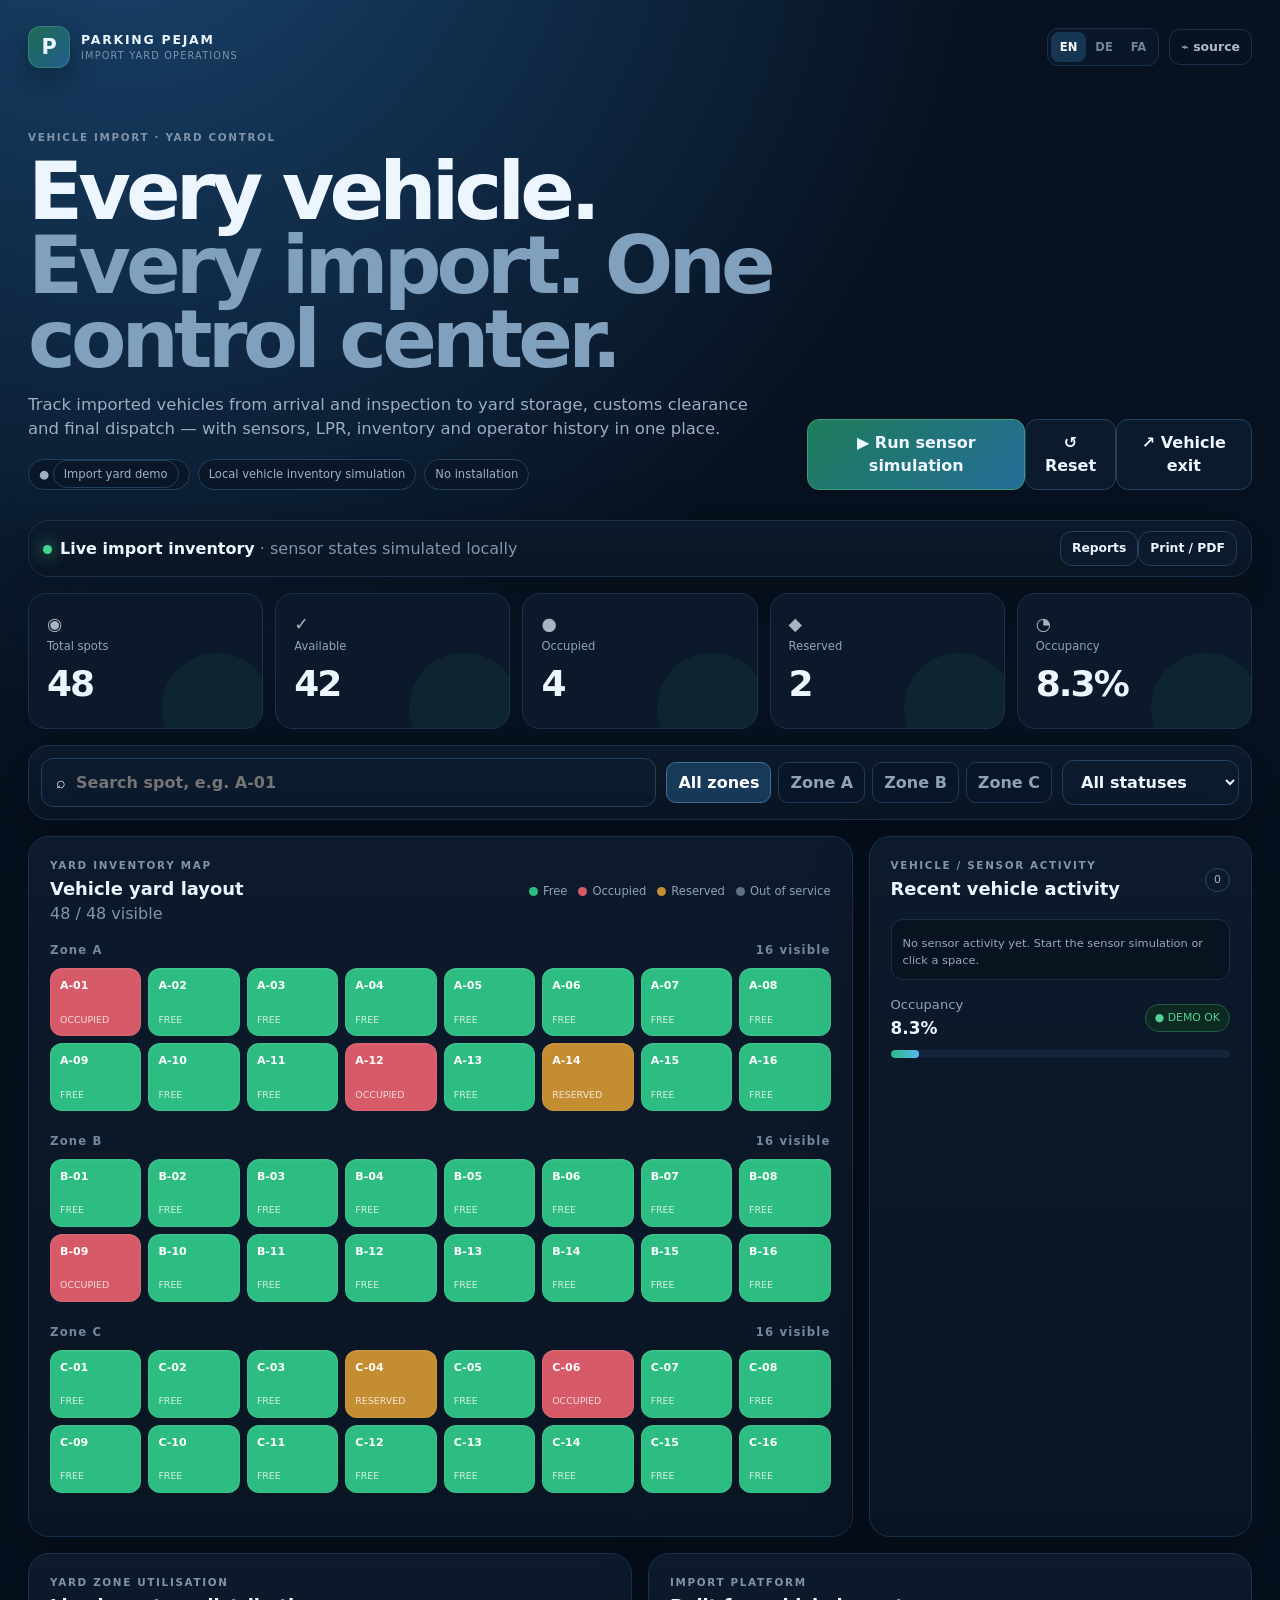
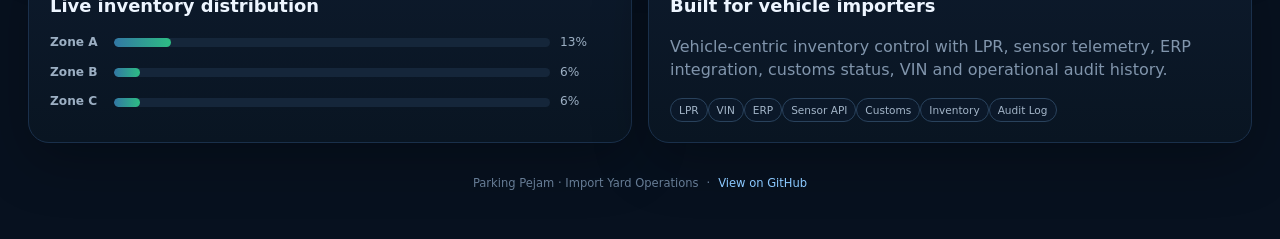
==== commit af61ec1a: "Add dispatch console to the public demo UI" ====
--- a/docs/index.html
+++ b/docs/index.html
@@ -6,7 +6,7 @@
 <meta name="theme-color" content="#08111f">
 <meta name="description" content="Parking Pejam — interactive vehicle import yard operations showcase">
 <title>Parking Pejam · Import Yard Operations</title>
-<link rel="stylesheet" href="./app.css?v=6">
+<link rel="stylesheet" href="./app.css?v=7">
 <link rel="stylesheet" href="./arrival-form.css?v=1">
 </head>
 <body>
@@ -32,17 +32,8 @@
 </main>
 <section class="bottom-grid"><div class="panel mini-panel"><div class="eyebrow" data-i18n="zoneUtilisation">YARD ZONE UTILISATION</div><h3 data-i18n="liveDistribution">Live inventory distribution</h3><div id="zoneBars" class="bars"></div></div><div class="panel mini-panel product-panel"><div class="eyebrow" data-i18n="productReady">IMPORT PLATFORM</div><h3 data-i18n="builtForDeployment">Built for vehicle importers</h3><p class="muted" data-i18n="productCopy">Vehicle-centric inventory control with LPR, sensor telemetry, ERP integration, customs status, VIN and operational audit history.</p><div class="chips"><span>LPR</span><span>VIN</span><span>ERP</span><span>Sensor API</span><span>Customs</span><span>Inventory</span><span>Audit Log</span></div></div></section>
 <dialog id="reportDialog"><div class="dialog-card"><div class="eyebrow" data-i18n="reportCenter">REPORT CENTER</div><h2 data-i18n="exportAnalysis">Export & analysis</h2><p class="muted" data-i18n="reportCopy">Download the current demo state for Excel/analysis or generate a print-ready PDF report.</p><div class="report-grid"><button id="exportSpots" class="report-btn"><strong>CSV</strong><span data-i18n="spotsReport">Vehicle inventory</span></button><button id="exportEvents" class="report-btn"><strong>CSV</strong><span data-i18n="eventsReport">Sensor / audit events</span></button><button id="exportJson" class="report-btn"><strong>JSON</strong><span data-i18n="snapshotReport">Full inventory snapshot</span></button><button id="printFromDialog" class="report-btn"><strong>PDF</strong><span data-i18n="printableReport">Printable report</span></button></div><button id="closeReport" class="ghost full" data-i18n="close">Close</button></div></dialog>
-<dialog id="vehicleDialog">
-  <div class="vehicle-modal">
-    <div class="vehicle-modal-top"><div><div class="eyebrow">IMPORT YARD INTELLIGENCE</div><h2 id="vehicleTitle">A-01</h2><div id="vehicleSubtitle" class="vehicle-subtitle">Imported vehicle & inventory details</div></div><button id="closeVehicle" class="modal-close" aria-label="Close">×</button></div>
-    <div class="vehicle-hero"><div class="vehicle-avatar">🚗</div><div class="vehicle-hero-main"><div id="vehicleStatus" class="vehicle-status">● Vehicle stored</div><div id="vehicleModel" class="vehicle-model">Mercedes-Benz C-Class</div><div id="vehiclePlate" class="vehicle-plate">N-PE 2026</div></div><div class="vehicle-live"><span class="live-dot"></span><span id="vehicleSensor">Sensor online</span></div></div>
-    <div class="vehicle-grid"><div class="detail-card"><span data-i18n="owner">OWNER / DRIVER</span><strong id="vehicleDriver">—</strong><small id="vehicleOperator">Received by —</small></div><div class="detail-card"><span data-i18n="entry">YARD RECEIVED</span><strong id="vehicleEntry">—</strong><small id="vehicleDuration">Duration —</small></div><div class="detail-card"><span data-i18n="vin">VIN / CHASSIS</span><strong id="vehicleVin">—</strong><small>17-character vehicle identifier</small></div><div class="detail-card"><span data-i18n="condition">CONDITION</span><strong id="vehicleCondition">—</strong><small id="vehicleConditionNote">Vehicle condition</small></div></div>
-    <div class="vehicle-section"><div class="vehicle-section-title" data-i18n="profile">VEHICLE PROFILE</div><div class="profile-grid"><div><span data-i18n="make">Make</span><strong id="vehicleMake">—</strong></div><div><span data-i18n="model">Model</span><strong id="vehicleModel2">—</strong></div><div><span data-i18n="year">Year</span><strong id="vehicleYear">—</strong></div><div><span data-i18n="color">Color</span><strong id="vehicleColor">—</strong></div><div><span data-i18n="plate">License plate</span><strong id="vehiclePlate2">—</strong></div><div><span data-i18n="zone">Yard location</span><strong id="vehicleZone">—</strong></div></div></div>
-    <div class="vehicle-section"><div class="vehicle-section-title" data-i18n="telemetry">SENSOR TELEMETRY</div><div class="telemetry"><div><span data-i18n="sensorId">Sensor ID</span><strong id="vehicleSensorId">—</strong></div><div><span data-i18n="reading">Last reading</span><strong id="vehicleReading">—</strong></div><div><span data-i18n="battery">Battery</span><strong id="vehicleBattery">—</strong></div></div></div>
-    <div class="vehicle-footer"><span>Demo inventory data</span><button id="closeVehicle2" class="ghost" data-i18n="close">Close</button></div>
-  </div>
-</dialog>
-<footer><span>Parking Pejam · Import Yard Operations</span><span>·</span><a href="https://github.com/moli1369/parking-pejam" target="_blank" rel="noreferrer" data-i18n="viewGithub">View on GitHub</a></span></footer>
+<dialog id="vehicleDialog"><div class="vehicle-modal"><div class="vehicle-modal-top"><div><div class="eyebrow">IMPORT YARD INTELLIGENCE</div><h2 id="vehicleTitle">A-01</h2><div id="vehicleSubtitle" class="vehicle-subtitle">Imported vehicle & inventory details</div></div><button id="closeVehicle" class="modal-close" aria-label="Close">×</button></div><div class="vehicle-hero"><div class="vehicle-avatar">🚗</div><div class="vehicle-hero-main"><div id="vehicleStatus" class="vehicle-status">● Vehicle stored</div><div id="vehicleModel" class="vehicle-model">Mercedes-Benz C-Class</div><div id="vehiclePlate" class="vehicle-plate">N-PE 2026</div></div><div class="vehicle-live"><span class="live-dot"></span><span id="vehicleSensor">Sensor online</span></div></div><div class="vehicle-grid"><div class="detail-card"><span data-i18n="owner">OWNER / DRIVER</span><strong id="vehicleDriver">—</strong><small id="vehicleOperator">Received by —</small></div><div class="detail-card"><span data-i18n="entry">YARD RECEIVED</span><strong id="vehicleEntry">—</strong><small id="vehicleDuration">Duration —</small></div><div class="detail-card"><span data-i18n="vin">VIN / CHASSIS</span><strong id="vehicleVin">—</strong><small>17-character vehicle identifier</small></div><div class="detail-card"><span data-i18n="condition">CONDITION</span><strong id="vehicleCondition">—</strong><small id="vehicleConditionNote">Vehicle condition</small></div></div><div class="vehicle-section"><div class="vehicle-section-title" data-i18n="profile">VEHICLE PROFILE</div><div class="profile-grid"><div><span data-i18n="make">Make</span><strong id="vehicleMake">—</strong></div><div><span data-i18n="model">Model</span><strong id="vehicleModel2">—</strong></div><div><span data-i18n="year">Year</span><strong id="vehicleYear">—</strong></div><div><span data-i18n="color">Color</span><strong id="vehicleColor">—</strong></div><div><span data-i18n="plate">License plate</span><strong id="vehiclePlate2">—</strong></div><div><span data-i18n="zone">Yard location</span><strong id="vehicleZone">—</strong></div></div></div><div class="vehicle-section"><div class="vehicle-section-title" data-i18n="telemetry">SENSOR TELEMETRY</div><div class="telemetry"><div><span data-i18n="sensorId">Sensor ID</span><strong id="vehicleSensorId">—</strong></div><div><span data-i18n="reading">Last reading</span><strong id="vehicleReading">—</strong></div><div><span data-i18n="battery">Battery</span><strong id="vehicleBattery">—</strong></div></div></div><div class="vehicle-footer"><span>Demo inventory data</span><button id="closeVehicle2" class="ghost" data-i18n="close">Close</button></div></div></dialog>
+<footer><span>Parking Pejam · Import Yard Operations</span><span>·</span><a href="https://github.com/moli1369/parking-pejam" target="_blank" rel="noreferrer" data-i18n="viewGithub">View on GitHub</a></footer>
 </div>
 <script src="./app.js?v=4"></script>
 <script src="./vehicle-details-v3.js?v=1"></script>
@@ -50,5 +41,7 @@
 <script src="./vehicle-ui-polish.js?v=1"></script>
 <script src="./arrival-form.js?v=1"></script>
 <script src="./arrival-ui.js?v=1"></script>
+<script src="./dispatch-form.js?v=1"></script>
+<script src="./dispatch-ui.js?v=1"></script>
 </body>
 </html>
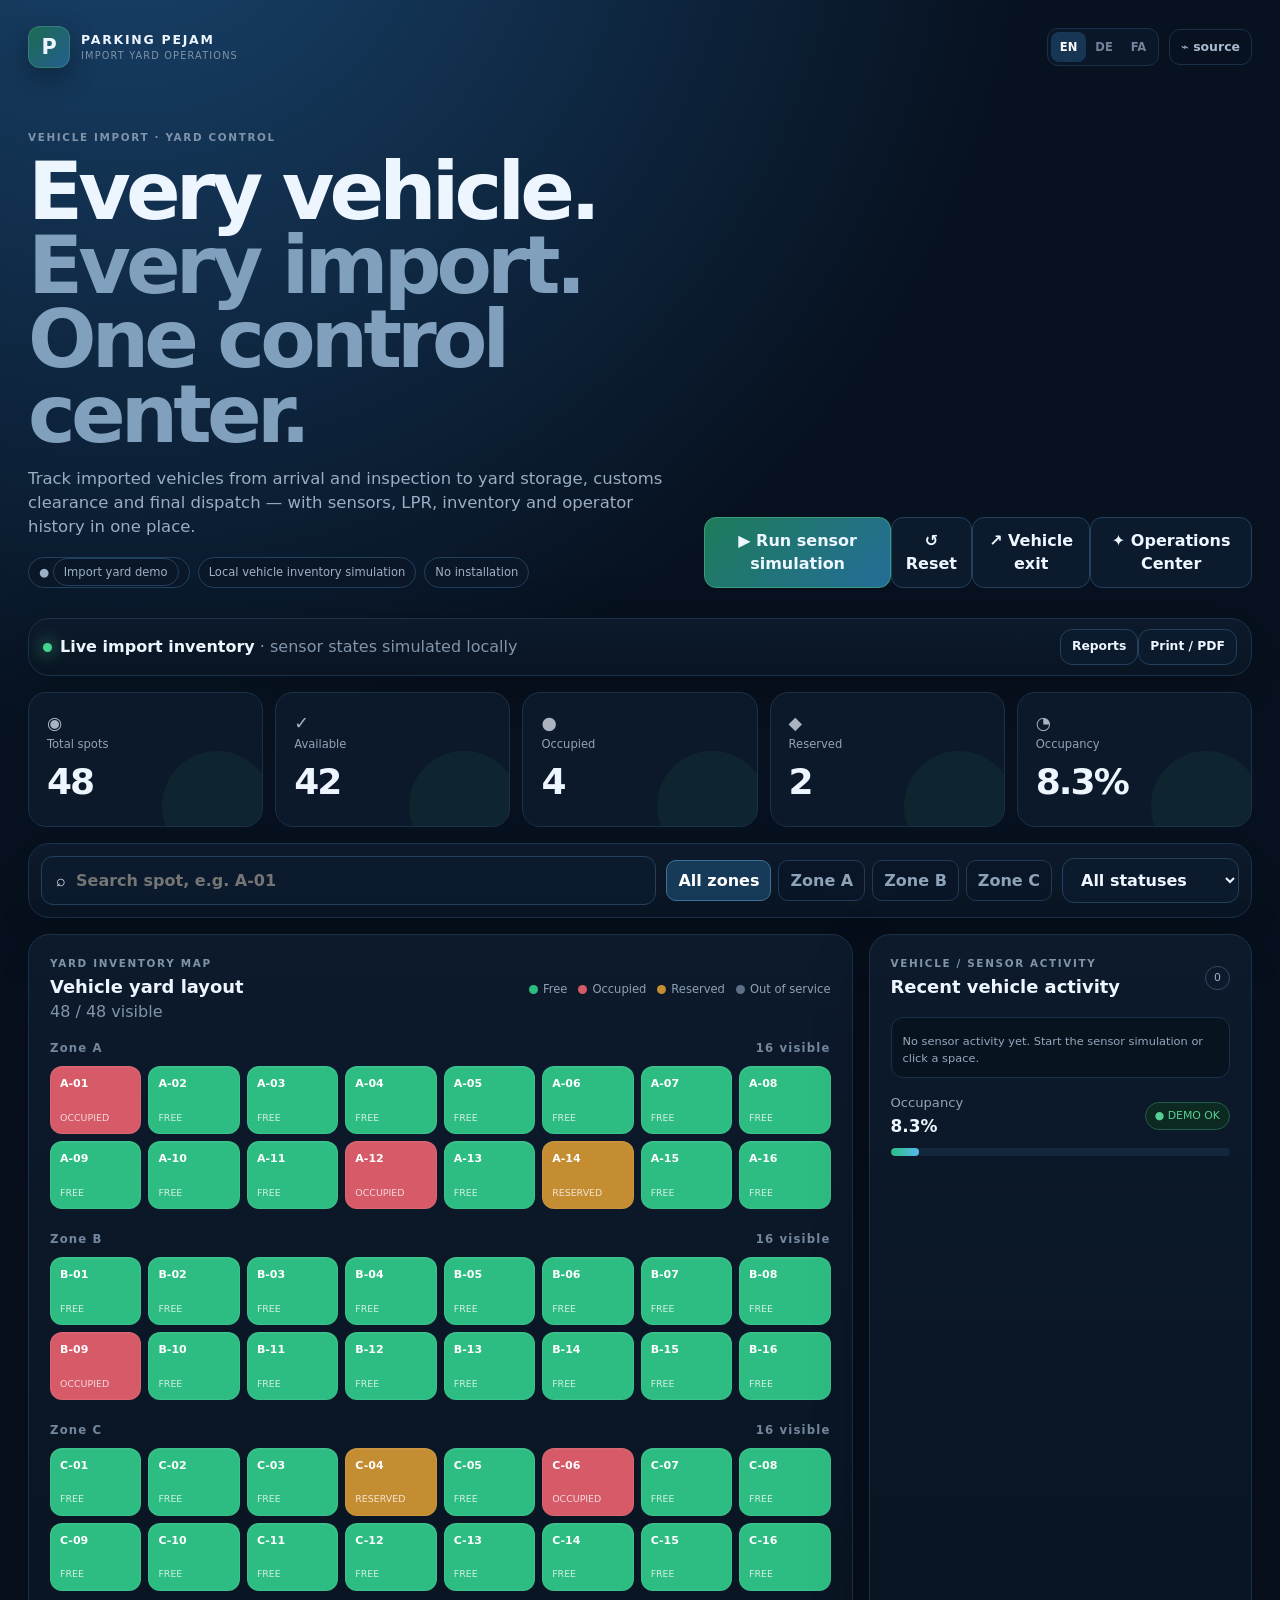
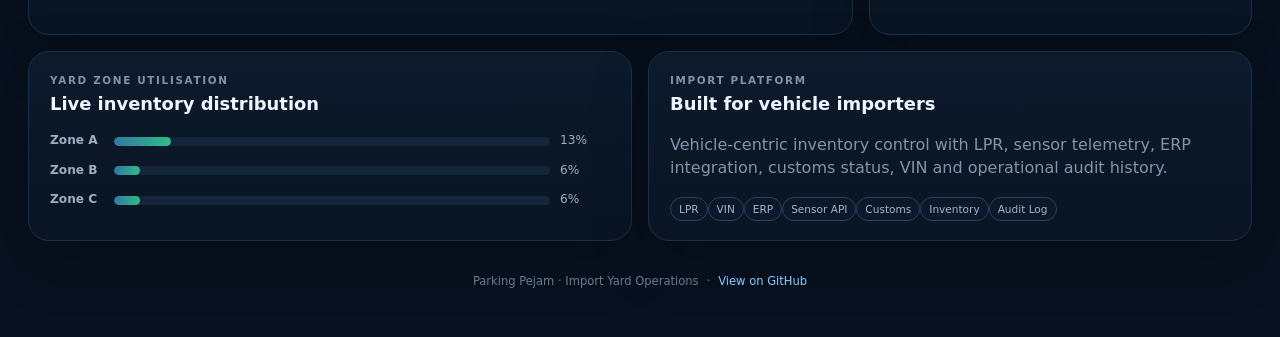
==== commit ea614ceb: "Add operations center to demo" ====
--- a/docs/index.html
+++ b/docs/index.html
@@ -6,7 +6,7 @@
 <meta name="theme-color" content="#08111f">
 <meta name="description" content="Parking Pejam — interactive vehicle import yard operations showcase">
 <title>Parking Pejam · Import Yard Operations</title>
-<link rel="stylesheet" href="./app.css?v=7">
+<link rel="stylesheet" href="./app.css?v=8">
 <link rel="stylesheet" href="./arrival-form.css?v=1">
 </head>
 <body>
@@ -39,9 +39,10 @@
 <script src="./vehicle-details-v3.js?v=1"></script>
 <script src="./import-branding.js?v=1"></script>
 <script src="./vehicle-ui-polish.js?v=1"></script>
-<script src="./arrival-form.js?v=1"></script>
+<script src="./arrival-form.js?v=2"></script>
 <script src="./arrival-ui.js?v=1"></script>
 <script src="./dispatch-form.js?v=1"></script>
 <script src="./dispatch-ui.js?v=1"></script>
+<script src="./ops-console.js?v=1"></script>
 </body>
 </html>
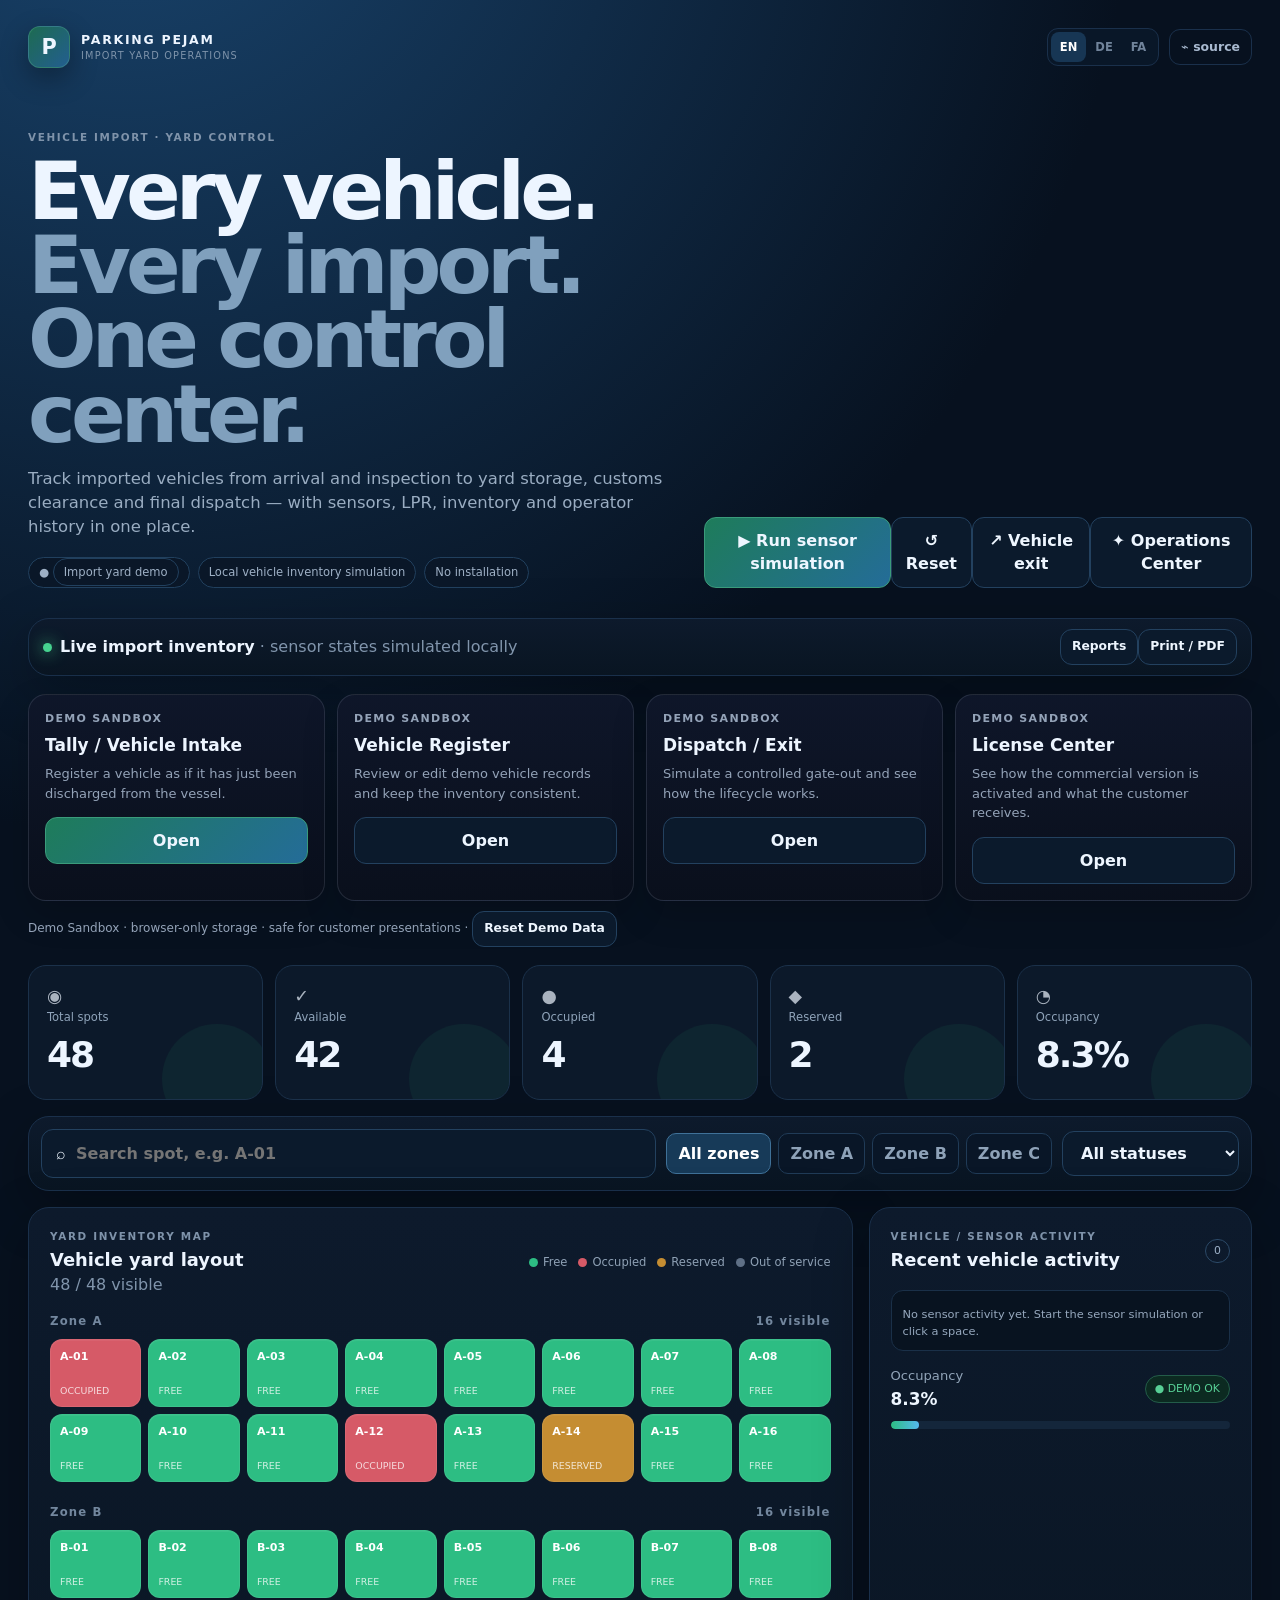
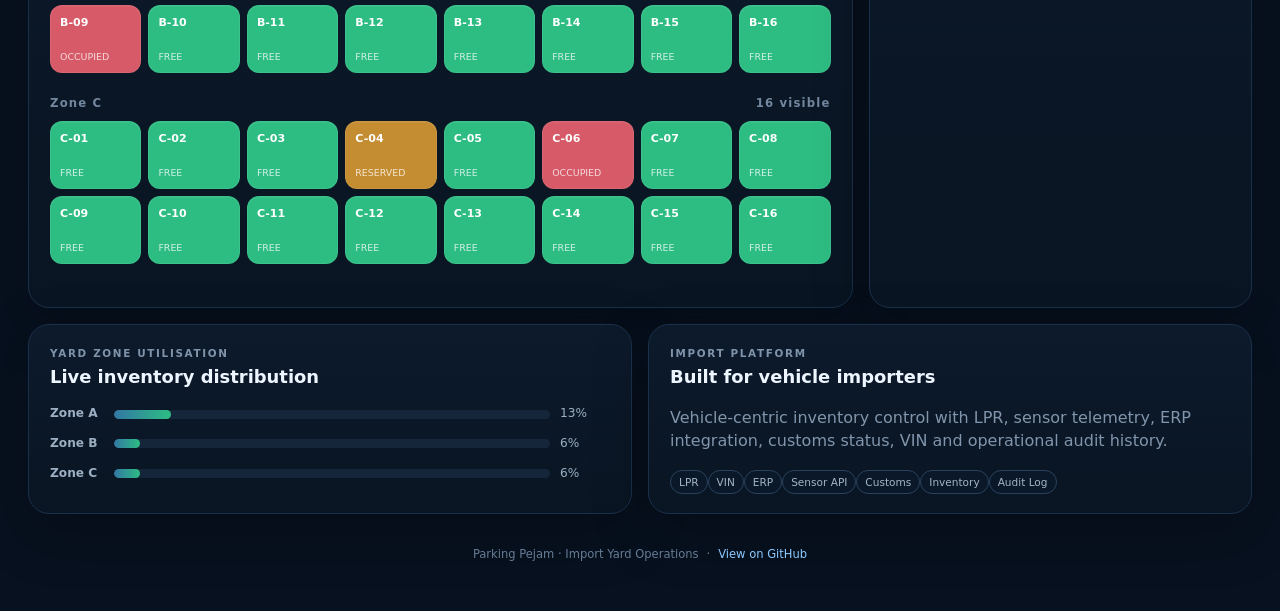
==== commit e6da60a8: "Add interactive demo sandbox and license center" ====
--- a/docs/index.html
+++ b/docs/index.html
@@ -6,8 +6,9 @@
 <meta name="theme-color" content="#08111f">
 <meta name="description" content="Parking Pejam — interactive vehicle import yard operations showcase">
 <title>Parking Pejam · Import Yard Operations</title>
-<link rel="stylesheet" href="./app.css?v=8">
+<link rel="stylesheet" href="./app.css?v=9">
 <link rel="stylesheet" href="./arrival-form.css?v=1">
+<link rel="stylesheet" href="./demo-studio.css?v=1">
 </head>
 <body>
 <div class="shell">
@@ -35,7 +36,7 @@
 <dialog id="vehicleDialog"><div class="vehicle-modal"><div class="vehicle-modal-top"><div><div class="eyebrow">IMPORT YARD INTELLIGENCE</div><h2 id="vehicleTitle">A-01</h2><div id="vehicleSubtitle" class="vehicle-subtitle">Imported vehicle & inventory details</div></div><button id="closeVehicle" class="modal-close" aria-label="Close">×</button></div><div class="vehicle-hero"><div class="vehicle-avatar">🚗</div><div class="vehicle-hero-main"><div id="vehicleStatus" class="vehicle-status">● Vehicle stored</div><div id="vehicleModel" class="vehicle-model">Mercedes-Benz C-Class</div><div id="vehiclePlate" class="vehicle-plate">N-PE 2026</div></div><div class="vehicle-live"><span class="live-dot"></span><span id="vehicleSensor">Sensor online</span></div></div><div class="vehicle-grid"><div class="detail-card"><span data-i18n="owner">OWNER / DRIVER</span><strong id="vehicleDriver">—</strong><small id="vehicleOperator">Received by —</small></div><div class="detail-card"><span data-i18n="entry">YARD RECEIVED</span><strong id="vehicleEntry">—</strong><small id="vehicleDuration">Duration —</small></div><div class="detail-card"><span data-i18n="vin">VIN / CHASSIS</span><strong id="vehicleVin">—</strong><small>17-character vehicle identifier</small></div><div class="detail-card"><span data-i18n="condition">CONDITION</span><strong id="vehicleCondition">—</strong><small id="vehicleConditionNote">Vehicle condition</small></div></div><div class="vehicle-section"><div class="vehicle-section-title" data-i18n="profile">VEHICLE PROFILE</div><div class="profile-grid"><div><span data-i18n="make">Make</span><strong id="vehicleMake">—</strong></div><div><span data-i18n="model">Model</span><strong id="vehicleModel2">—</strong></div><div><span data-i18n="year">Year</span><strong id="vehicleYear">—</strong></div><div><span data-i18n="color">Color</span><strong id="vehicleColor">—</strong></div><div><span data-i18n="plate">License plate</span><strong id="vehiclePlate2">—</strong></div><div><span data-i18n="zone">Yard location</span><strong id="vehicleZone">—</strong></div></div></div><div class="vehicle-section"><div class="vehicle-section-title" data-i18n="telemetry">SENSOR TELEMETRY</div><div class="telemetry"><div><span data-i18n="sensorId">Sensor ID</span><strong id="vehicleSensorId">—</strong></div><div><span data-i18n="reading">Last reading</span><strong id="vehicleReading">—</strong></div><div><span data-i18n="battery">Battery</span><strong id="vehicleBattery">—</strong></div></div></div><div class="vehicle-footer"><span>Demo inventory data</span><button id="closeVehicle2" class="ghost" data-i18n="close">Close</button></div></div></dialog>
 <footer><span>Parking Pejam · Import Yard Operations</span><span>·</span><a href="https://github.com/moli1369/parking-pejam" target="_blank" rel="noreferrer" data-i18n="viewGithub">View on GitHub</a></footer>
 </div>
-<script src="./app.js?v=4"></script>
+<script src="./app.js?v=5"></script>
 <script src="./vehicle-details-v3.js?v=1"></script>
 <script src="./import-branding.js?v=1"></script>
 <script src="./vehicle-ui-polish.js?v=1"></script>
@@ -44,5 +45,6 @@
 <script src="./dispatch-form.js?v=1"></script>
 <script src="./dispatch-ui.js?v=1"></script>
 <script src="./ops-console.js?v=1"></script>
+<script src="./demo-studio.js?v=1"></script>
 </body>
-</html>
+</html>
--- a/docs/demo-studio.css
+++ b/docs/demo-studio.css
@@ -0,0 +1,2 @@
+/* Parking Pejam Demo Studio - sandbox-only controls */
+.demo-studio{margin:18px 0}.demo-studio-grid{display:grid;grid-template-columns:repeat(4,minmax(0,1fr));gap:12px}.demo-studio-card{padding:16px;border:1px solid rgba(148,163,184,.18);border-radius:18px;background:linear-gradient(180deg,rgba(15,23,42,.96),rgba(10,16,28,.96));box-shadow:0 14px 35px rgba(0,0,0,.18)}.demo-studio-card .kicker{font-size:11px;letter-spacing:.12em;color:#94a3b8;font-weight:800}.demo-studio-card h3{margin:7px 0 6px;font-size:17px}.demo-studio-card p{margin:0;color:#94a3b8;font-size:13px;line-height:1.5}.demo-studio-card button{margin-top:14px;width:100%}.demo-studio-note{margin-top:10px;color:#94a3b8;font-size:12px}.demo-modal{width:min(980px,94vw);border:0;border-radius:24px;padding:0;background:#0b1220;color:#e5e7eb;box-shadow:0 28px 90px rgba(0,0,0,.48)}.demo-modal::backdrop{background:rgba(2,6,23,.76);backdrop-filter:blur(5px)}.demo-modal-head{padding:20px 22px 14px;border-bottom:1px solid rgba(148,163,184,.14);display:flex;align-items:center;justify-content:space-between}.demo-modal-head h2{margin:0;font-size:22px}.demo-close{border:0;background:transparent;color:#cbd5e1;font-size:28px;cursor:pointer}.demo-form{padding:22px;display:grid;gap:16px}.demo-tabs{display:flex;gap:8px;flex-wrap:wrap}.demo-tabs button{border:1px solid rgba(148,163,184,.18);background:#101a2d;color:#cbd5e1;border-radius:11px;padding:9px 12px;cursor:pointer}.demo-tabs button.active{background:#1d4ed8;color:#fff;border-color:#2563eb}.demo-tab{display:none}.demo-tab.active{display:block}.demo-fields{display:grid;grid-template-columns:repeat(2,minmax(0,1fr));gap:12px}.demo-field{display:grid;gap:6px}.demo-field.full{grid-column:1/-1}.demo-field label{font-size:12px;color:#94a3b8}.demo-field input,.demo-field select,.demo-field textarea{width:100%;box-sizing:border-box;border:1px solid rgba(148,163,184,.2);background:#0f172a;color:#e5e7eb;border-radius:10px;padding:10px 11px;outline:none}.demo-field textarea{min-height:84px;resize:vertical}.demo-actions{display:flex;gap:10px;justify-content:flex-end;flex-wrap:wrap}.demo-btn{border:0;border-radius:11px;padding:10px 14px;cursor:pointer;font-weight:700}.demo-btn.primary{background:#2563eb;color:#fff}.demo-btn.secondary{background:#182338;color:#dbeafe;border:1px solid rgba(148,163,184,.16)}.demo-btn.danger{background:#7f1d1d;color:#fff}.demo-table-wrap{overflow:auto;border:1px solid rgba(148,163,184,.14);border-radius:13px}.demo-table{width:100%;border-collapse:collapse;min-width:760px}.demo-table th,.demo-table td{padding:10px 12px;text-align:start;border-bottom:1px solid rgba(148,163,184,.12);font-size:12px}.demo-table th{color:#94a3b8;font-weight:800}.demo-table td{color:#dbeafe}.demo-status{display:inline-flex;padding:4px 8px;border-radius:999px;font-size:11px;font-weight:800;background:#13233f;color:#93c5fd}.demo-license-grid{display:grid;grid-template-columns:repeat(3,minmax(0,1fr));gap:12px}.demo-license-plan{padding:14px;border:1px solid rgba(148,163,184,.15);border-radius:15px;background:#101a2d}.demo-license-plan strong{display:block;font-size:16px}.demo-license-plan span{display:block;color:#94a3b8;font-size:12px;margin-top:5px;line-height:1.5}.demo-license-steps{display:grid;grid-template-columns:repeat(3,minmax(0,1fr));gap:12px;margin-top:14px}.demo-license-step{padding:14px;border-radius:14px;background:#0f172a;border:1px solid rgba(148,163,184,.12)}.demo-license-step b{display:block;margin-bottom:5px}.demo-license-step span{font-size:12px;color:#94a3b8;line-height:1.5}.demo-toast{position:fixed;inset-inline-end:18px;bottom:18px;z-index:1000;background:#0f172a;color:#e5e7eb;border:1px solid rgba(148,163,184,.2);border-radius:12px;padding:11px 14px;box-shadow:0 16px 40px rgba(0,0,0,.35);opacity:0;transform:translateY(10px);transition:.2s}.demo-toast.show{opacity:1;transform:none}@media(max-width:980px){.demo-studio-grid,.demo-license-grid,.demo-license-steps{grid-template-columns:1fr 1fr}}@media(max-width:640px){.demo-studio-grid,.demo-fields,.demo-license-grid,.demo-license-steps{grid-template-columns:1fr}.demo-field.full{grid-column:auto}.demo-modal{width:96vw}.demo-modal-head{padding:16px}.demo-form{padding:16px}}
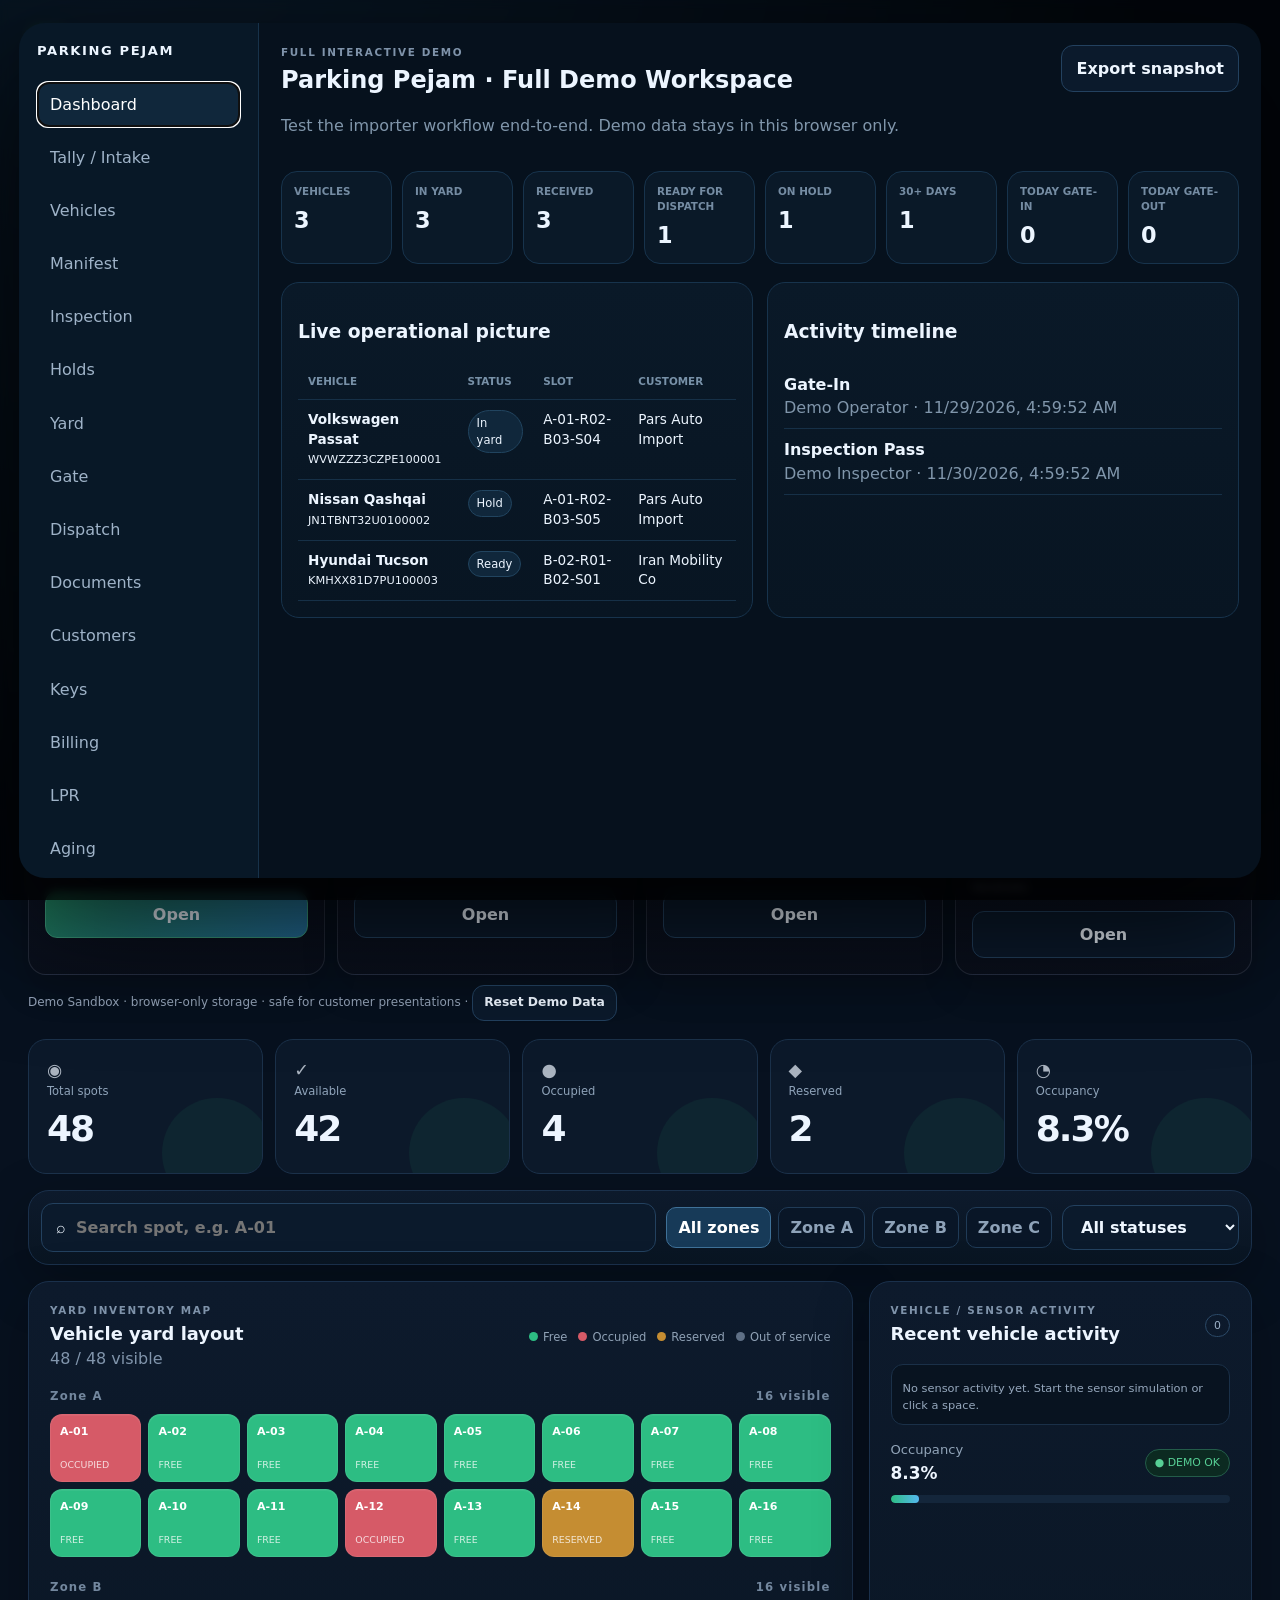
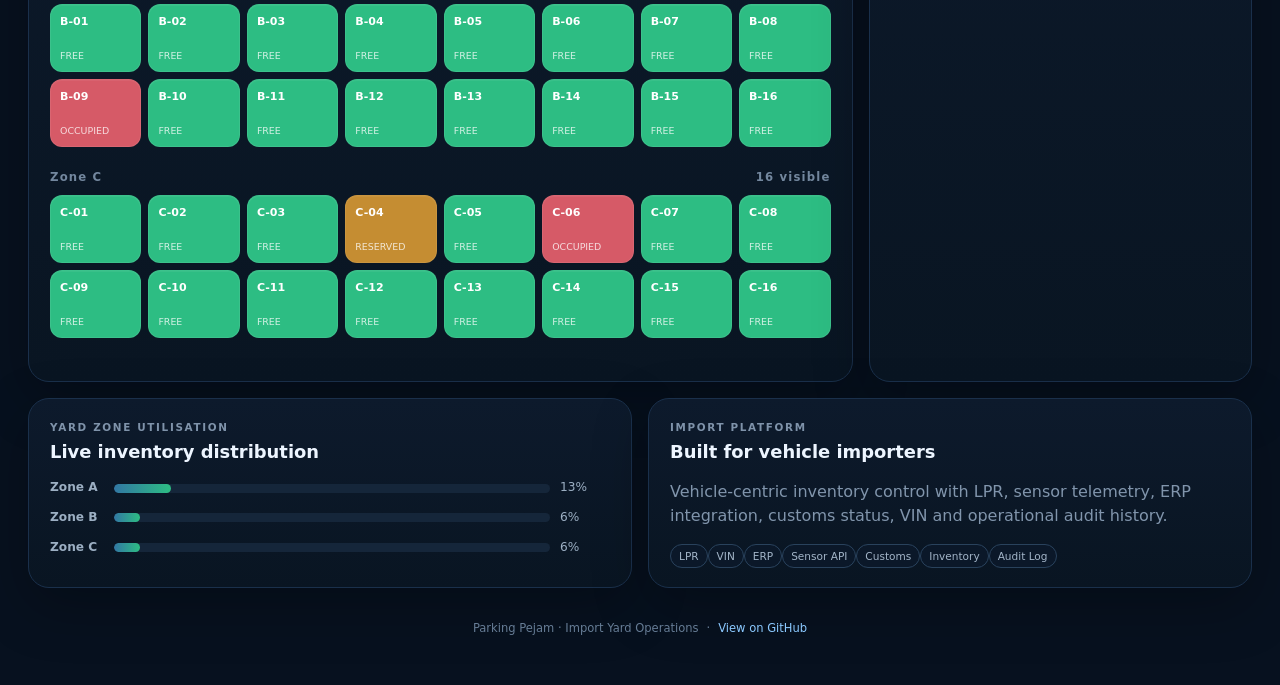
==== commit 41092308: "Load interactive full-operation demo sandbox" ====
--- a/docs/index.html
+++ b/docs/index.html
@@ -40,11 +40,12 @@
 <script src="./vehicle-details-v3.js?v=1"></script>
 <script src="./import-branding.js?v=1"></script>
 <script src="./vehicle-ui-polish.js?v=1"></script>
-<script src="./arrival-form.js?v=2"></script>
+<script src="./arrival-form.js?v=3"></script>
 <script src="./arrival-ui.js?v=1"></script>
 <script src="./dispatch-form.js?v=1"></script>
 <script src="./dispatch-ui.js?v=1"></script>
-<script src="./ops-console.js?v=1"></script>
+<script src="./ops-console.js?v=2"></script>
 <script src="./demo-studio.js?v=1"></script>
+<script src="./demo-sandbox.js?v=1"></script>
 </body>
 </html>
